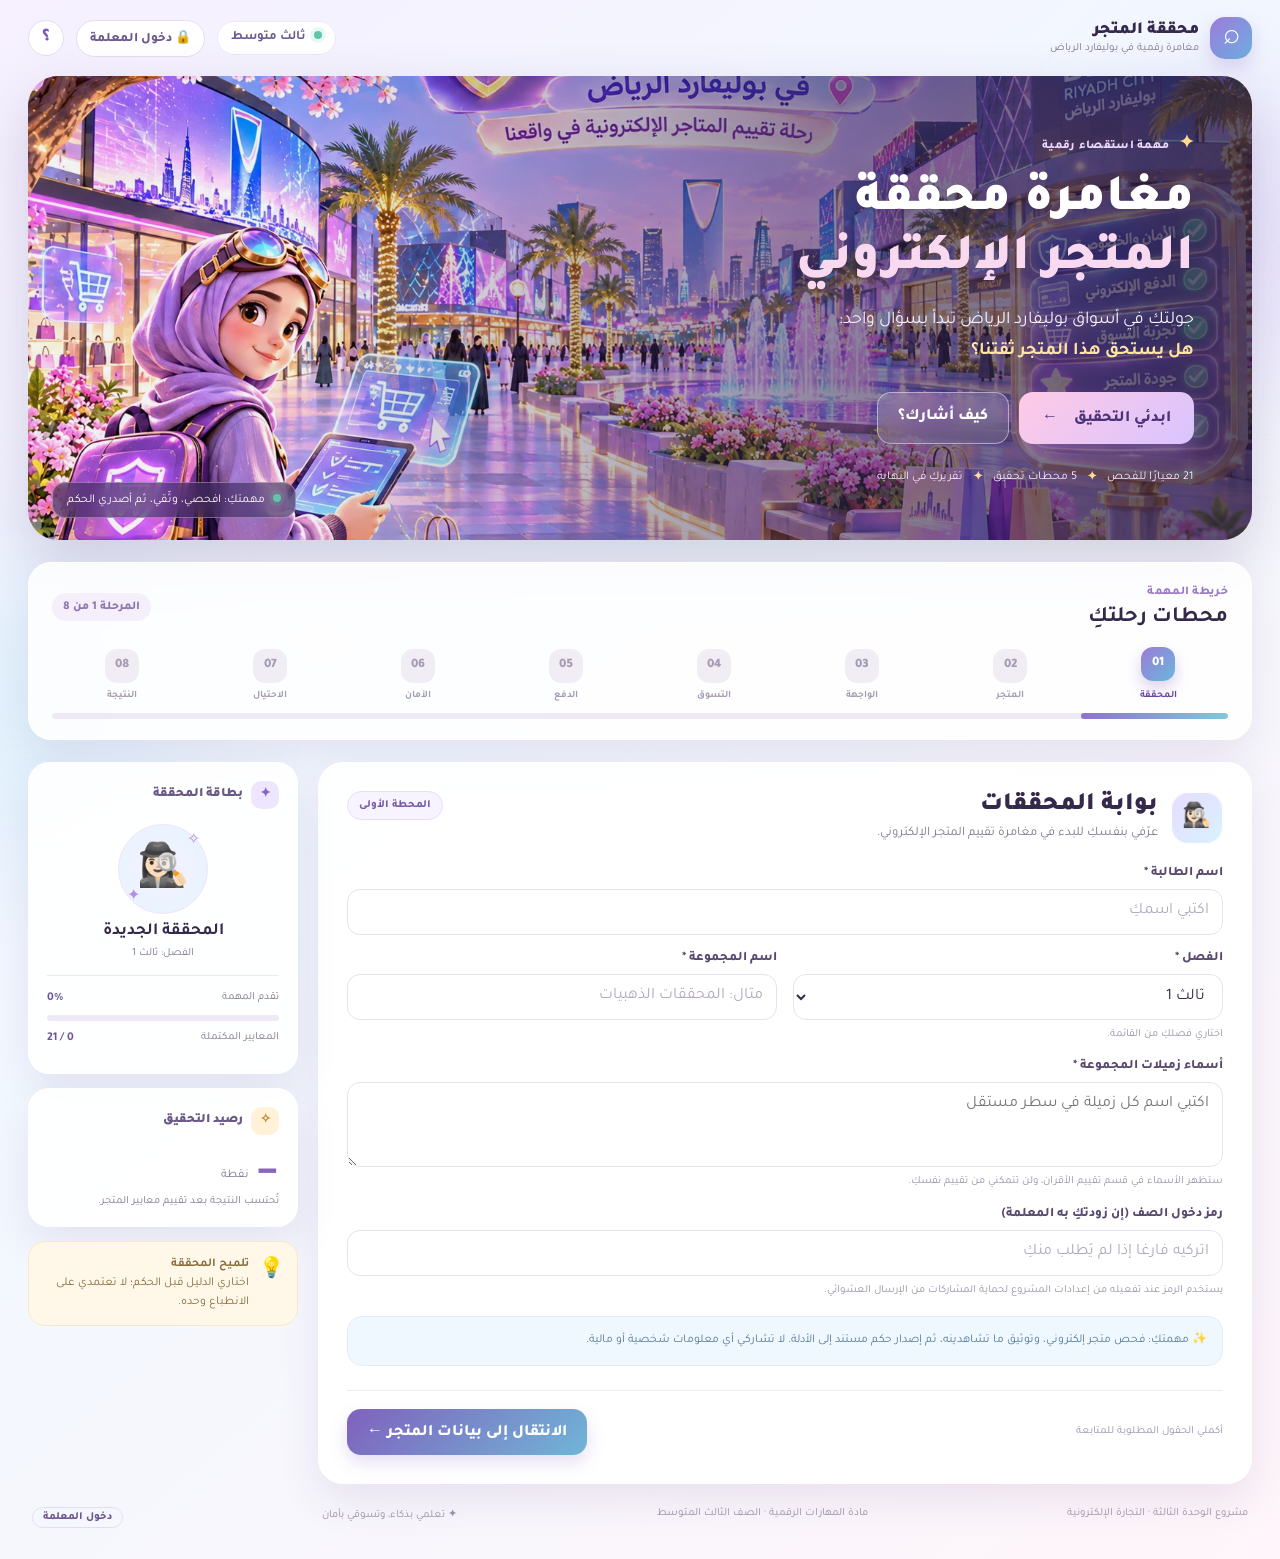
==== index.html @ 0b53926d "Add teacher login link to the main interface" ====
<!doctype html>
<html lang="ar" dir="rtl">
<head>
  <meta charset="utf-8">
  <meta name="viewport" content="width=device-width, initial-scale=1">
  <meta name="theme-color" content="#7453bd">
  <meta name="description" content="مغامرة محققة المتجر الإلكتروني - مشروع تفاعلي لمادة المهارات الرقمية للصف الثالث المتوسط">
  <title>مغامرة محققة المتجر الإلكتروني | بوليفارد الرياض</title>
  <link rel="preconnect" href="https://fonts.googleapis.com">
  <link rel="preconnect" href="https://fonts.gstatic.com" crossorigin>
  <link href="https://fonts.googleapis.com/css2?family=Tajawal:wght@400;500;600;700;800;900&display=swap" rel="stylesheet">
  <link rel="stylesheet" href="styles.css">
</head>
<body>
  <div class="ambient ambient-one"></div><div class="ambient ambient-two"></div>
  <header class="site-header">
    <a class="brand" href="#top" aria-label="الصفحة الرئيسية">
      <span class="brand-mark">⌕</span>
      <span><b>محققة المتجر</b><small>مغامرة رقمية في بوليفارد الرياض</small></span>
    </a>
    <div class="header-actions">
      <span class="class-chip"><i></i> ثالث متوسط</span>
      <a class="teacher-link" id="teacherLink" href="#" target="_blank" rel="noopener" title="لوحة إدارة النتائج (للمعلمة فقط)">🔒 دخول المعلمة</a>
      <button class="icon-button" id="helpBtn" type="button" aria-label="تعليمات">؟</button>
    </div>
  </header>

  <main id="top" class="page-shell">
    <section class="hero" id="hero">
      <div class="hero-shade"></div>
      <div class="hero-content">
        <span class="eyebrow"><span class="sparkle">✦</span> مهمة استقصاء رقمية</span>
        <h1>مغامرة محققة<br><em>المتجر الإلكتروني</em></h1>
        <p>جولتكِ في أسواق بوليفارد الرياض تبدأ بسؤال واحد:<br><strong>هل يستحق هذا المتجر ثقتنا؟</strong></p>
        <div class="hero-buttons">
          <button class="btn btn-primary btn-large" id="startBtn" type="button">ابدئي التحقيق <span>←</span></button>
          <button class="btn btn-glass" id="howBtn" type="button">كيف أشارك؟</button>
        </div>
        <div class="hero-mini-stats">
          <span>21 معيارًا للفحص</span><b>✦</b><span>5 محطات تحقيق</span><b>✦</b><span>تقريركِ في النهاية</span>
        </div>
      </div>
      <div class="hero-character-note"><span class="pulse-dot"></span> مهمتكِ: افحصي، وثّقي، ثم أصدري الحكم</div>
    </section>

    <section class="journey-strip" aria-label="مراحل الرحلة">
      <div class="journey-heading"><div><span class="section-kicker">خريطة المهمة</span><h2>محطات رحلتكِ</h2></div><span class="journey-count" id="stepCount">المرحلة 1 من 8</span></div>
      <div class="stepper" id="stepper" aria-label="تقدم الرحلة"></div>
      <div class="progress-track"><div class="progress-fill" id="progressFill"></div></div>
    </section>

    <section class="workspace" id="workspace">
      <div class="workspace-main" id="stageContent" aria-live="polite"></div>
      <aside class="side-panel">
        <div class="side-card mission-card">
          <div class="side-card-head"><span class="side-icon">✦</span><span>بطاقة المحققة</span></div>
          <div class="avatar-orbit"><div class="avatar">🕵🏻‍♀️</div><span class="orbit-star star-a">✧</span><span class="orbit-star star-b">✦</span></div>
          <h3 id="sideStudent">المحققة الجديدة</h3>
          <p id="sideClass">الفصل: لم يحدد بعد</p>
          <div class="mini-divider"></div>
          <div class="side-stat"><span>تقدم المهمة</span><b id="sideProgress">0%</b></div>
          <div class="mini-track"><span id="sideProgressFill"></span></div>
          <div class="side-stat"><span>المعايير المكتملة</span><b id="sideCriteria">0 / 21</b></div>
        </div>
        <div class="side-card score-card">
          <div class="side-card-head"><span class="side-icon gold">✧</span><span>رصيد التحقيق</span></div>
          <div class="score-number"><strong id="sideScore">—</strong><small>نقطة</small></div>
          <p>تُحتسب النتيجة بعد تقييم معايير المتجر.</p>
        </div>
        <div class="side-tip"><span>💡</span><p><b>تلميح المحققة</b><br><span id="tipText">لا تحكمي على المتجر من شكله فقط؛ ابحثي عن دليل يدعم كل ملاحظة.</span></p></div>
      </aside>
    </section>

    <footer class="site-footer"><span>مشروع الوحدة الثالثة · التجارة الإلكترونية</span><span>مادة المهارات الرقمية · الصف الثالث المتوسط</span><span>✦ تعلمي بذكاء، وتسوقي بأمان</span><a class="teacher-link teacher-link-foot" id="teacherLinkFoot" href="#" target="_blank" rel="noopener">دخول المعلمة</a></footer>
  </main>

  <div class="toast-region" id="toastRegion" aria-live="polite"></div>
  <dialog id="helpDialog" class="help-dialog">
    <button class="dialog-close" id="closeHelp" type="button" aria-label="إغلاق">×</button>
    <span class="section-kicker">دليل المشاركة</span><h2>كيف تنفذين المهمة؟</h2>
    <ol><li>سجلي اسمكِ وفصلكِ ومجموعتكِ.</li><li>أدخلي بيانات متجر إلكتروني ستفحصينه.</li><li>انتقلي بين محطات التقييم الخمس، واختاري درجة لكل معيار.</li><li>أضيفي ملاحظاتكِ عند الحاجة.</li><li>راجعي النتيجة وحددي توصيتكِ.</li><li>أرسلي المشاركة لحفظها في سجل المشروع.</li></ol>
    <div class="safety-note">تنبيه: لا تدخلي بيانات شخصية أو بنكية في أي متجر، ولا تنفذي عملية شراء حقيقية. اكتفي بفحص الصفحات العامة.</div>
    <button class="btn btn-primary" id="closeHelpBottom" type="button">فهمت، لنبدأ</button>
  </dialog>
  <script src="app.js"></script>
</body>
</html>
---- styles.css ----
:root{--ink:#35294b;--muted:#81778f;--purple:#7958bd;--purple-deep:#54388f;--pink:#e8a4cb;--blue:#79b9e8;--cyan:#7ccfcf;--gold:#e6bd69;--line:#eee8f5;--surface:#fff;--shadow:0 16px 42px rgba(75,49,113,.10);--radius:22px}
*{box-sizing:border-box}html{scroll-behavior:smooth}body{margin:0;background:linear-gradient(140deg,#f6f0ff 0%,#f2f8ff 42%,#fff5fa 100%);color:var(--ink);font-family:'Tajawal',Tahoma,Arial,sans-serif;min-height:100vh;overflow-x:hidden}button,input,select,textarea{font:inherit}button{cursor:pointer}.ambient{position:fixed;border-radius:50%;filter:blur(70px);opacity:.33;pointer-events:none;z-index:-1}.ambient-one{width:280px;height:280px;background:#d8c0fb;top:10%;right:-120px}.ambient-two{width:300px;height:300px;background:#bde9f6;bottom:4%;left:-130px}.site-header{height:76px;max-width:1440px;margin:auto;padding:0 28px;display:flex;align-items:center;justify-content:space-between}.brand{display:flex;gap:11px;align-items:center;text-decoration:none;color:var(--ink)}.brand-mark{width:42px;height:42px;border-radius:15px;background:linear-gradient(135deg,#9c7bdb,#6daee0);display:grid;place-items:center;color:white;font-size:29px;box-shadow:0 8px 18px #987bc544}.brand b{display:block;font-size:17px;font-weight:900}.brand small{display:block;color:var(--muted);font-size:11px;margin-top:1px}.header-actions{display:flex;align-items:center;gap:12px}.class-chip{background:#fff;border:1px solid var(--line);padding:8px 13px;border-radius:30px;font-weight:700;font-size:13px;color:#6b5990}.class-chip i,.pulse-dot{display:inline-block;width:8px;height:8px;border-radius:50%;background:#60c6a7;margin-left:5px;box-shadow:0 0 0 4px #60c6a722}.icon-button{width:36px;height:36px;border:1px solid #e5dcef;border-radius:50%;background:#fff;color:var(--purple);font-weight:900;font-size:17px}.page-shell{max-width:1440px;margin:auto;padding:0 28px 28px}.hero{position:relative;min-height:440px;border-radius:30px;overflow:hidden;background:#63508a url('boulevard-hero.webp') center 48%/cover no-repeat;box-shadow:0 22px 55px rgba(57,44,97,.19);isolation:isolate}.hero-shade{position:absolute;inset:0;background:linear-gradient(270deg,rgba(38,30,64,.77) 0%,rgba(57,43,88,.55) 36%,rgba(49,43,78,.05) 78%);z-index:-1}.hero-content{max-width:570px;padding:55px 58px;color:#fff}.eyebrow,.section-kicker{font-size:12px;letter-spacing:.3px;color:#ebd7ff;font-weight:800}.sparkle{color:#ffd98e;font-size:18px;margin-left:6px}.hero h1{font-size:clamp(34px,4vw,56px);line-height:1.16;margin:16px 0 14px;font-weight:900;text-shadow:0 3px 18px #25163b55}.hero h1 em{font-style:normal;color:#f9d9f0}.hero-content p{font-size:18px;line-height:1.75;color:#f7f0ff;margin:0 0 24px}.hero-content p strong{color:#ffe5a4}.hero-buttons{display:flex;gap:10px;flex-wrap:wrap}.btn{border:0;border-radius:14px;padding:12px 20px;font-weight:800;transition:.2s transform,.2s box-shadow,.2s filter}.btn:hover{transform:translateY(-2px);filter:brightness(1.03)}.btn:disabled{opacity:.45;cursor:not-allowed;transform:none;box-shadow:none}.btn-primary{background:linear-gradient(135deg,#ffcae6,#d9c4ff);color:#4d347a;box-shadow:0 9px 22px #d0a2e955}.btn-primary:hover{box-shadow:0 12px 26px #d0a2e977}.btn-large{padding:15px 23px;font-size:16px}.btn-large span{margin-right:12px}.btn-glass{background:#ffffff22;border:1px solid #ffffff73;color:#fff;backdrop-filter:blur(10px)}.hero-mini-stats{display:flex;align-items:center;gap:10px;flex-wrap:wrap;margin-top:25px;color:#f6eaff;font-size:12px}.hero-mini-stats b{color:#ffdb98}.hero-character-note{position:absolute;bottom:22px;left:24px;padding:10px 14px;background:#38275c99;border:1px solid #ffffff50;border-radius:13px;color:#fff;font-size:12px;backdrop-filter:blur(8px)}.journey-strip{background:#ffffffd9;border:1px solid #fff;border-radius:23px;margin:22px 0;padding:20px 23px;box-shadow:var(--shadow);backdrop-filter:blur(12px)}.journey-heading{display:flex;align-items:center;justify-content:space-between}.journey-heading h2{font-size:22px;margin:3px 0 0}.journey-heading .section-kicker{color:#997ac5}.journey-count{font-size:12px;font-weight:800;color:#8c77ae;background:#f4effb;padding:7px 11px;border-radius:30px}.stepper{display:grid;grid-template-columns:repeat(8,1fr);gap:8px;margin:18px 0 11px}.step-node{display:flex;flex-direction:column;align-items:center;gap:7px;min-width:0;background:none;border:0;color:#a69bb3;padding:0}.step-node .node-circle{width:34px;height:34px;border-radius:12px;background:#f0edf5;display:grid;place-items:center;font-weight:900;font-size:13px;transition:.2s}.step-node small{font-size:10px;white-space:nowrap;overflow:hidden;text-overflow:ellipsis;max-width:100%;font-weight:700}.step-node.active{color:#67469c}.step-node.active .node-circle{background:linear-gradient(135deg,#9c7bd7,#69b7dd);color:white;box-shadow:0 7px 15px #9575c655;transform:translateY(-2px)}.step-node.done{color:#4caa90}.step-node.done .node-circle{background:#ddf5ed;color:#39977d}.progress-track,.mini-track{height:6px;background:#eee9f4;border-radius:20px;overflow:hidden}.progress-fill{height:100%;width:12.5%;background:linear-gradient(90deg,#8d73cc,#80c8d9);border-radius:20px;transition:width .35s}.workspace{display:grid;grid-template-columns:minmax(0,1fr) 270px;gap:20px;align-items:start}.workspace-main{min-width:0}.stage-card{background:#ffffffed;border:1px solid #fff;border-radius:25px;padding:28px;box-shadow:var(--shadow);min-height:460px;animation:rise .35s ease both}.stage-head{display:flex;align-items:flex-start;justify-content:space-between;gap:15px;margin-bottom:21px}.stage-title-wrap{display:flex;gap:13px;align-items:center}.stage-icon{width:52px;height:52px;border-radius:17px;background:linear-gradient(135deg,#e8dcff,#d8f2ff);display:grid;place-items:center;font-size:24px;box-shadow:inset 0 0 0 1px #fff}.stage-head h2{font-size:25px;margin:0 0 3px;font-weight:900}.stage-head p{color:var(--muted);font-size:13px;margin:0;line-height:1.6}.stage-pill{border:1px solid #e8ddf6;background:#f8f4ff;color:#795ca9;border-radius:30px;padding:7px 11px;font-size:11px;font-weight:800;white-space:nowrap}.form-grid{display:grid;grid-template-columns:repeat(2,minmax(0,1fr));gap:16px}.field{display:flex;flex-direction:column;gap:7px}.field.full{grid-column:1/-1}.field label{font-weight:800;font-size:13px;color:#59496f}.field input,.field select,.field textarea,.note-input{width:100%;border:1px solid #e7e0ee;background:#fff;border-radius:13px;padding:12px 13px;color:var(--ink);outline:none;transition:border-color .2s,box-shadow .2s;min-height:46px}.field input:focus,.field select:focus,.field textarea:focus,.note-input:focus{border-color:#a78cda;box-shadow:0 0 0 3px #a78cda25}.field input::placeholder,.note-input::placeholder{color:#b2aabd}.field textarea{min-height:85px;resize:vertical}.field-help{font-size:11px;color:#9b91a7;line-height:1.5}.soft-notice{background:#f0f8ff;border:1px solid #dfedfa;color:#557a9c;border-radius:15px;padding:13px 15px;font-size:12px;line-height:1.8;margin-top:17px}.stage-actions{display:flex;align-items:center;justify-content:space-between;gap:10px;margin-top:24px;padding-top:18px;border-top:1px solid var(--line)}.btn-secondary{background:#f4f0f8;color:#755a9c;border:1px solid #ebe3f3}.btn-next{background:linear-gradient(135deg,#8061be,#70b5d7);color:white;box-shadow:0 8px 18px #8263ba33}.side-panel{display:flex;flex-direction:column;gap:14px;position:sticky;top:16px}.side-card{background:#ffffffeb;border:1px solid #fff;border-radius:21px;padding:18px;box-shadow:var(--shadow)}.side-card-head{display:flex;align-items:center;gap:8px;font-size:13px;font-weight:900;color:#6a5888}.side-icon{width:28px;height:28px;border-radius:10px;background:#eee6ff;color:#8567bf;display:grid;place-items:center}.side-icon.gold{background:#fff2d9;color:#c18c32}.avatar-orbit{width:90px;height:90px;border-radius:50%;background:radial-gradient(circle,#f8f0ff,#e3f5ff);margin:15px auto 8px;display:grid;place-items:center;position:relative;border:1px solid #eee4f9}.avatar{font-size:42px}.orbit-star{position:absolute;color:#ba8ce3}.star-a{top:4px;right:7px}.star-b{bottom:5px;left:8px}.mission-card h3{text-align:center;font-size:17px;margin:5px 0}.mission-card>p{text-align:center;color:var(--muted);font-size:11px;margin:0}.mini-divider{height:1px;background:var(--line);margin:15px 0}.side-stat{display:flex;justify-content:space-between;align-items:center;font-size:11px;color:var(--muted);margin:10px 0}.side-stat b{color:#6b5596;font-size:12px}.mini-track span{display:block;width:0;height:100%;background:linear-gradient(90deg,#80c9b4,#7db7e6);border-radius:20px;transition:width .3s}.score-number{display:flex;align-items:baseline;gap:7px;margin:16px 0 2px}.score-number strong{font-size:35px;color:#8765c2}.score-number small{font-size:12px;color:var(--muted)}.score-card p{font-size:11px;color:var(--muted);margin:0}.side-tip{display:flex;gap:10px;background:#fff8e9;border:1px solid #f6e8c8;border-radius:17px;padding:13px;color:#886c3d;font-size:12px;line-height:1.6}.side-tip>span{font-size:20px}.side-tip p{margin:0}.site-footer{display:flex;justify-content:space-between;gap:10px;flex-wrap:wrap;color:#9c91aa;font-size:11px;padding:23px 4px 3px}.axis-banner{border-radius:18px;overflow:hidden;position:relative;min-height:120px;padding:20px;color:#fff;background:linear-gradient(120deg,#634d9d,#7bb9dd);margin-bottom:18px;isolation:isolate}.axis-banner:after{content:'✦';position:absolute;font-size:125px;left:20px;top:-30px;color:#ffffff22;z-index:-1}.axis-banner small{font-size:11px;opacity:.85}.axis-banner h3{font-size:21px;margin:5px 0 2px}.axis-banner p{font-size:12px;margin:0;opacity:.9}.criteria-list{display:flex;flex-direction:column;gap:13px}.criterion-card{border:1px solid #ece6f2;border-radius:17px;padding:16px;background:linear-gradient(135deg,#fff,#fcfaff);transition:.2s}.criterion-card.selected{border-color:#c4addf;box-shadow:0 7px 20px #a68acb19}.criterion-top{display:flex;gap:10px;align-items:flex-start}.criterion-number{width:29px;height:29px;flex:0 0 29px;border-radius:10px;background:#f0eaff;color:#8062b6;display:grid;place-items:center;font-size:12px;font-weight:900}.criterion-text{font-weight:800;font-size:14px;line-height:1.7;padding-top:3px}.score-options{display:grid;grid-template-columns:repeat(4,minmax(0,1fr));gap:8px;margin-top:14px}.score-option{position:relative}.score-option input{position:absolute;opacity:0;pointer-events:none}.score-option label{display:flex;flex-direction:column;align-items:center;justify-content:center;gap:4px;padding:10px 5px;border:1px solid #eae5ef;border-radius:12px;background:#fff;cursor:pointer;min-height:60px;text-align:center;transition:.18s}.score-option label b{font-size:18px;color:#67548c}.score-option label small{font-size:10px;color:#978da3}.score-option input:checked+label{border-color:#9675c9;background:#f4edff;box-shadow:0 0 0 2px #9675c926}.score-option.good input:checked+label{background:#ebfaf3;border-color:#6ac09b}.score-option.partial input:checked+label{background:#fff8e9;border-color:#e4bf6e}.score-option.zero input:checked+label{background:#fff0f1;border-color:#e7a0a8}.note-wrap{margin-top:10px}.note-input{min-height:39px;padding:9px 11px;font-size:12px}.axis-bottom{display:flex;justify-content:space-between;gap:10px;align-items:center;margin-top:15px;color:var(--muted);font-size:11px}.axis-score{background:#f3eff9;padding:7px 10px;border-radius:10px;color:#705795;font-weight:800}.result-hero{background:linear-gradient(125deg,#57408c,#8b6dbe 55%,#8cc7df);border-radius:19px;padding:23px;color:white;display:grid;grid-template-columns:1fr auto;gap:10px;align-items:center}.result-hero h3{font-size:23px;margin:0 0 4px}.result-hero p{font-size:12px;margin:0;color:#f1eaff}.result-medal{width:80px;height:80px;border-radius:50%;display:grid;place-items:center;font-size:38px;background:radial-gradient(circle,#fff5cf,#e8bd67);box-shadow:0 0 0 7px #ffffff22,0 7px 20px #35214e55}.result-score{text-align:center;padding:24px 12px}.result-score strong{font-size:45px;color:#785bb0;display:block;line-height:1.1}.result-score span{font-size:12px;color:var(--muted)}.result-score .percent{font-size:33px;color:#c38f3f;margin-top:10px}.result-columns{display:grid;grid-template-columns:1fr 1fr;gap:14px}.result-panel{border:1px solid var(--line);border-radius:16px;padding:15px;background:#fff}.result-panel h4{margin:0 0 13px;font-size:14px}.result-axis-row{margin:12px 0}.result-axis-head{display:flex;justify-content:space-between;font-size:11px;margin-bottom:6px;color:#766b82}.result-axis-track{height:8px;background:#f0ecf4;border-radius:20px;overflow:hidden}.result-axis-track span{display:block;height:100%;border-radius:20px;background:linear-gradient(90deg,#8e72c8,#79bdd9)}.recommendations{display:grid;gap:9px}.recommendation{display:flex;align-items:flex-start;gap:9px;border:1px solid #ece6f2;padding:12px;border-radius:13px;cursor:pointer;font-size:12px;line-height:1.6}.recommendation input{accent-color:#8060bc;margin-top:4px}.recommendation:has(input:checked){border-color:#9e83cb;background:#f8f4ff}.save-panel{margin-top:18px;padding:16px;border-radius:16px;background:#f2fbf8;border:1px solid #d9f1e8}.save-panel p{font-size:12px;color:#527a6d;line-height:1.7}.save-status{font-size:12px;font-weight:800;margin-top:10px}.save-status.success{color:#31956f}.save-status.error{color:#ba5561}.save-status.pending{color:#97712d}.btn-save{background:linear-gradient(135deg,#5ab69a,#78c5c4);color:white;box-shadow:0 8px 18px #5ab69a33}.btn-print{background:#f6f1fb;color:#77589f;border:1px solid #e9def4}.toast-region{position:fixed;bottom:18px;left:18px;z-index:100;display:flex;flex-direction:column;gap:9px}.toast{background:#43335f;color:white;border-radius:13px;padding:12px 16px;box-shadow:0 12px 30px #33214a33;font-size:13px;animation:rise .22s ease}.empty-hint{font-size:11px;color:#9b91a7}.help-dialog{border:0;border-radius:22px;padding:27px;max-width:470px;width:calc(100% - 30px);box-shadow:0 25px 90px #2b1c4655;color:var(--ink)}.help-dialog::backdrop{background:#27183b88;backdrop-filter:blur(5px)}.help-dialog h2{margin:5px 0 12px}.help-dialog li{margin:10px 0;color:#655972;font-size:13px;line-height:1.7}.safety-note{background:#fff7e7;border:1px solid #f2e3bf;padding:12px;border-radius:12px;font-size:12px;line-height:1.8;margin:17px 0}.dialog-close{position:absolute;left:17px;top:15px;border:0;background:#f3eef8;border-radius:50%;width:30px;height:30px;font-size:20px;color:#73559d}@keyframes rise{from{opacity:0;transform:translateY(8px)}to{opacity:1;transform:translateY(0)}}
@media(max-width:980px){.workspace{grid-template-columns:1fr}.side-panel{position:static;display:grid;grid-template-columns:1fr 1fr}.side-tip{grid-column:1/-1}.hero{min-height:410px}.hero-content{padding:45px 38px}.stepper{gap:4px}.step-node small{font-size:9px}}
@media(max-width:640px){.site-header{padding:0 15px;height:65px}.page-shell{padding:0 13px 20px}.brand b{font-size:15px}.brand small{font-size:9px}.class-chip{font-size:11px;padding:7px 9px}.hero{min-height:470px;border-radius:22px;background-position:38% center}.hero-shade{background:linear-gradient(0deg,rgba(37,26,61,.84),rgba(50,39,78,.38) 72%,rgba(50,39,78,.05))}.hero-content{padding:205px 22px 28px}.hero h1{font-size:35px}.hero-content p{font-size:15px}.hero-character-note{left:12px;top:12px;bottom:auto;font-size:10px}.journey-strip{padding:15px 12px;margin:14px 0;border-radius:18px}.journey-heading h2{font-size:18px}.stepper{gap:2px;margin:15px 0 9px}.step-node .node-circle{width:28px;height:28px;border-radius:9px;font-size:11px}.step-node small{font-size:8px}.workspace{gap:13px}.stage-card{padding:17px 14px;border-radius:19px;min-height:400px}.stage-head h2{font-size:20px}.stage-head p{font-size:11px}.stage-icon{width:43px;height:43px;border-radius:14px}.stage-pill{font-size:9px;padding:6px 8px}.form-grid{grid-template-columns:1fr;gap:13px}.field.full{grid-column:auto}.side-panel{grid-template-columns:1fr 1fr;gap:9px}.side-card{padding:13px;border-radius:16px}.side-tip{grid-column:1/-1}.score-options{gap:5px}.score-option label{min-height:55px;padding:7px 2px}.score-option label b{font-size:16px}.score-option label small{font-size:9px}.criterion-card{padding:12px}.criterion-text{font-size:12px}.result-columns{grid-template-columns:1fr}.result-hero{padding:17px}.result-medal{width:65px;height:65px;font-size:30px}.site-footer{font-size:10px;justify-content:center;text-align:center}.stage-actions{margin-top:17px}.btn{padding:11px 14px;font-size:12px}}
@media print{body{background:#fff}.site-header,.hero,.journey-strip,.side-panel,.stage-actions,.site-footer,.btn,.toast-region{display:none!important}.page-shell{padding:0}.workspace{display:block}.stage-card{box-shadow:none;border:0;padding:0}.criterion-card{break-inside:avoid}.save-panel{display:none}}
.result-badge{display:inline-block;padding:8px 13px;border-radius:30px;font-size:12px;font-weight:900}.result-badge.good{background:#e8f8ef;color:#368663}.result-badge.warn{background:#fff5df;color:#a47a2b}.result-badge.danger{background:#fff0f0;color:#b3505d}
.peer-card{border:1px solid #ece5f3;border-radius:15px;padding:13px;margin-top:12px;background:linear-gradient(130deg,#fff,#fbf8ff)}.peer-card-title{display:flex;align-items:center;gap:9px;margin-bottom:12px}.peer-avatar{width:28px;height:28px;display:grid;place-items:center;border-radius:10px;background:#ede5fb;color:#7555aa;font-weight:900;font-size:12px}.peer-card-title b{font-size:13px}.peer-status{margin-right:auto;font-size:10px;color:#9c8da8;background:#f3eff6;border-radius:30px;padding:5px 8px}.peer-status.done{color:#348e70;background:#e8f7ef}.peer-score-row{display:grid;grid-template-columns:minmax(0,1fr) auto;gap:10px;align-items:center;padding:8px 0;border-top:1px dashed #eee7f4;font-size:11px;color:#6b5c7d}.peer-score-options{display:flex;gap:5px}.peer-score{position:relative}.peer-score input{position:absolute;opacity:0}.peer-score b{display:grid;place-items:center;width:29px;height:29px;border-radius:9px;border:1px solid #e8e0ef;background:#fff;color:#88769f;cursor:pointer}.peer-score input:checked+b,.peer-score.chosen b{background:#e9f5ff;border-color:#8bbce3;color:#3d78a8}.peer-notes{display:grid;grid-template-columns:1fr 1fr;gap:7px;margin-top:10px}.peer-notes label{font-size:10px;font-weight:800;color:#756488}.peer-notes input{min-width:0;border:1px solid #e9e2f0;border-radius:10px;padding:9px;font:inherit;font-size:11px;grid-row:auto}.rewards-heading{display:flex;align-items:center;justify-content:space-between;gap:10px}.rewards-heading h4{margin-bottom:4px}.rewards-total{width:63px;height:63px;border-radius:50%;background:radial-gradient(circle,#fff7dc,#ffe4a3);color:#9a712d;display:flex;flex-direction:column;align-items:center;justify-content:center;flex:none;box-shadow:0 0 0 5px #fff8e5}.rewards-total b{font-size:22px;line-height:1}.rewards-total small{font-size:9px}.points-breakdown{display:grid;grid-template-columns:repeat(2,1fr);gap:7px;margin:14px 0}.points-breakdown span{display:flex;justify-content:space-between;gap:6px;background:#f8f5fb;border-radius:10px;padding:9px;font-size:10px;color:#75678a}.points-breakdown b{color:#71549e}.badge-grid{display:grid;grid-template-columns:repeat(5,minmax(0,1fr));gap:8px}.badge-tile{display:flex;flex-direction:column;align-items:center;text-align:center;gap:5px;border-radius:13px;padding:11px 6px;min-width:0;border:1px solid #eee8f2;background:#f8f6fa}.badge-tile>span{font-size:25px;filter:grayscale(1);opacity:.55}.badge-tile b{font-size:10px;color:#988da2}.badge-tile small{font-size:9px;line-height:1.4;color:#a69aaa}.badge-tile.unlocked{background:linear-gradient(145deg,#fff9e7,#fff);border-color:#f0d69a;box-shadow:0 5px 14px #d8b35a1c}.badge-tile.unlocked>span{filter:none;opacity:1}.badge-tile.unlocked b{color:#986f2c}.badge-tile.unlocked small{color:#a9864a}
@media(max-width:640px){.peer-score-row{grid-template-columns:1fr}.peer-score-options{justify-content:flex-start}.peer-notes{grid-template-columns:1fr}.badge-grid{grid-template-columns:repeat(3,minmax(0,1fr))}.points-breakdown{grid-template-columns:1fr}}

.teacher-link{background:#fff;border:1px solid #e5dcef;color:#6b5990;padding:8px 13px;border-radius:30px;font-weight:800;font-size:13px;text-decoration:none;white-space:nowrap;transition:.2s}.teacher-link:hover{background:#f4edff;border-color:#c4addf}.teacher-link-foot{padding:3px 10px;font-size:11px;background:none}.teacher-link.disabled{opacity:.5;pointer-events:none}@media(max-width:560px){.header-actions{gap:7px}.teacher-link{padding:7px 10px;font-size:12px}}
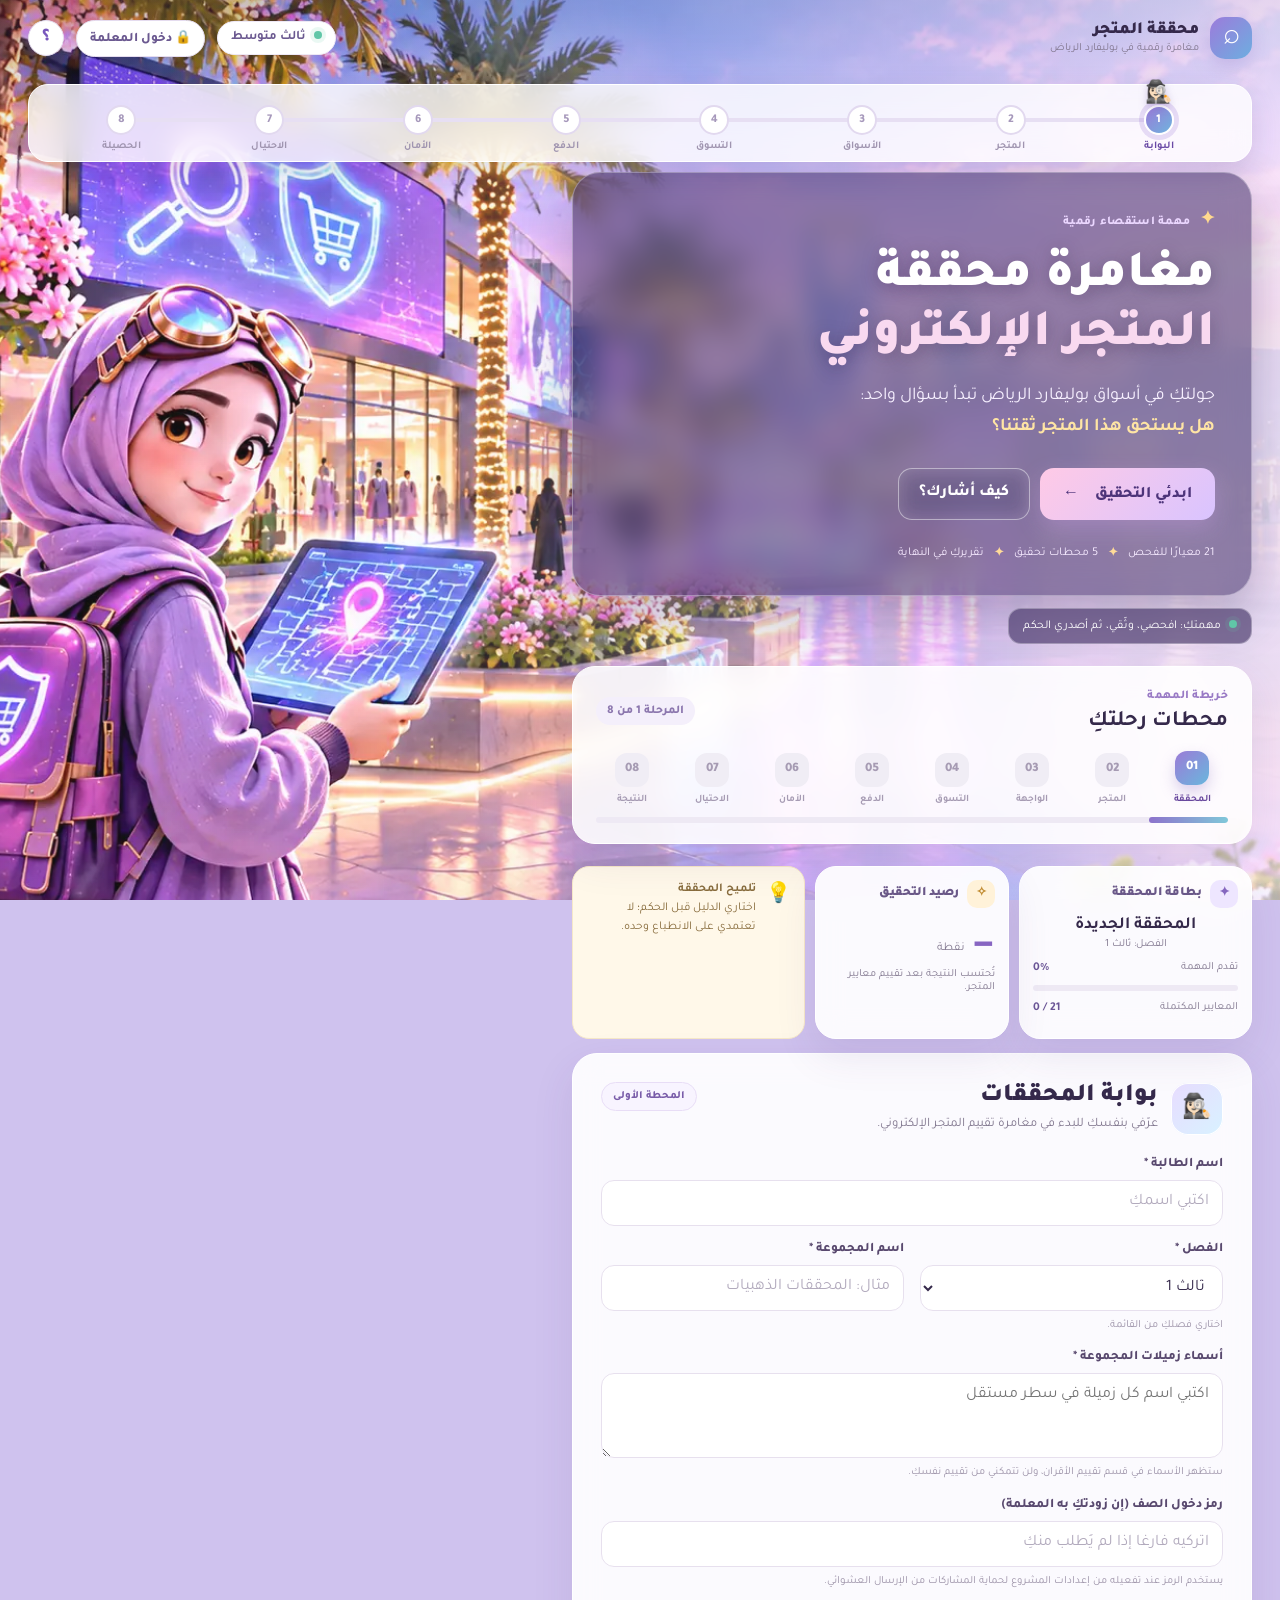
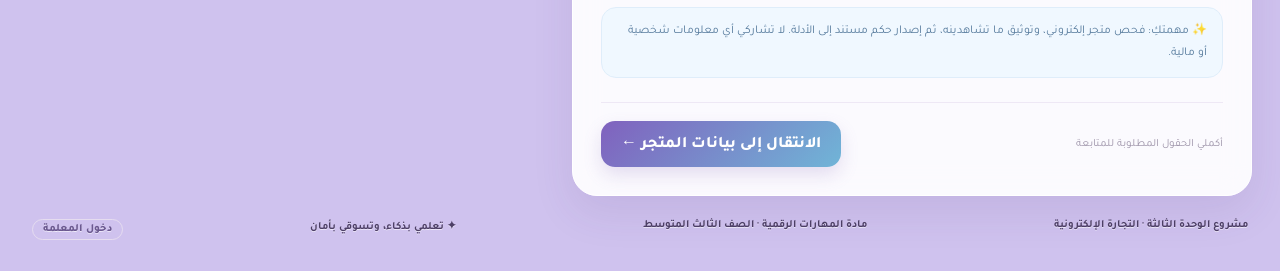
==== commit d8fdc9d0: "Stage-based boulevard tour backgrounds, route bar and axis glow" ====
--- a/index.html
+++ b/index.html
@@ -12,6 +12,16 @@
   <link rel="stylesheet" href="styles.css">
 </head>
 <body>
+  <!-- خلفية الجولة: طبقة بصرية مستقلة خلف الاستمارة، تتغير بحسب المرحلة الحالية فقط -->
+  <div class="scene" id="scene" aria-hidden="true">
+    <img class="scene-layer" id="sceneA" alt="" decoding="async">
+    <img class="scene-layer" id="sceneB" alt="" decoding="async">
+    <div class="scene-veil"></div>
+    <div class="scene-sweep" id="sceneSweep"></div>
+    <div class="scene-glow" id="sceneGlow"></div>
+  </div>
+  <div class="scene-caption" id="sceneCaption" role="status" aria-live="polite"></div>
+
   <div class="ambient ambient-one"></div><div class="ambient ambient-two"></div>
   <header class="site-header">
     <a class="brand" href="#top" aria-label="الصفحة الرئيسية">
@@ -24,6 +34,17 @@
       <button class="icon-button" id="helpBtn" type="button" aria-label="تعليمات">؟</button>
     </div>
   </header>
+
+  <nav class="tour-bar" aria-label="موقعك في جولة بوليفارد الرياض">
+    <div class="tour-inner">
+      <div class="tour-route" id="tourRoute">
+        <span class="tour-line"><span class="tour-fill"></span></span>
+        <span class="tour-pin" aria-hidden="true">🕵🏻‍♀️</span>
+        <ol class="tour-stops" id="tourStops"></ol>
+      </div>
+      <div class="tour-now" id="tourNow"></div>
+    </div>
+  </nav>
 
   <main id="top" class="page-shell">
     <section class="hero" id="hero">
--- a/styles.css
+++ b/styles.css
@@ -8,3 +8,106 @@
 @media(max-width:640px){.peer-score-row{grid-template-columns:1fr}.peer-score-options{justify-content:flex-start}.peer-notes{grid-template-columns:1fr}.badge-grid{grid-template-columns:repeat(3,minmax(0,1fr))}.points-breakdown{grid-template-columns:1fr}}
 
 .teacher-link{background:#fff;border:1px solid #e5dcef;color:#6b5990;padding:8px 13px;border-radius:30px;font-weight:800;font-size:13px;text-decoration:none;white-space:nowrap;transition:.2s}.teacher-link:hover{background:#f4edff;border-color:#c4addf}.teacher-link-foot{padding:3px 10px;font-size:11px;background:none}.teacher-link.disabled{opacity:.5;pointer-events:none}@media(max-width:560px){.header-actions{gap:7px}.teacher-link{padding:7px 10px;font-size:12px}}
+
+/* ================= جولة بوليفارد الرياض: خلفيات المراحل ================= */
+.ambient{display:none}
+body{background:#cfc2ee}
+.scene{position:fixed;inset:0;z-index:-2;overflow:hidden;background:linear-gradient(140deg,#d9c8f5,#bfdcf5 55%,#f7d3e8);pointer-events:none}
+.scene-layer{position:absolute;inset:0;width:100%;height:100%;object-fit:cover;object-position:24% 50%;opacity:0;transform:scale(1.04);transform-origin:30% 55%;backface-visibility:hidden}
+.scene-layer.front{opacity:1;animation:sceneDrift 32s ease-in-out infinite alternate}
+.scene-layer.enter-fwd,.scene-layer.enter-back{opacity:1;z-index:2}
+.scene-layer.enter-fwd{animation:sceneInFwd 1.9s cubic-bezier(.2,.7,.2,1) both}
+.scene-layer.enter-back{animation:sceneInBack 1.9s cubic-bezier(.2,.7,.2,1) both}
+.scene-layer.leave-fwd{animation:sceneOutFwd 1.9s cubic-bezier(.45,0,.75,.45) both}
+.scene-layer.leave-back{animation:sceneOutBack 1.9s cubic-bezier(.45,0,.75,.45) both}
+@keyframes sceneDrift{from{transform:scale(1.04) translate3d(0,0,0)}to{transform:scale(1.09) translate3d(-1.4%,-.6%,0)}}
+@keyframes sceneInFwd{0%{opacity:0;transform:translate3d(7%,0,0) scale(1.16)}55%{opacity:1}100%{opacity:1;transform:translate3d(0,0,0) scale(1.04)}}
+@keyframes sceneInBack{0%{opacity:0;transform:translate3d(-7%,0,0) scale(1.16)}55%{opacity:1}100%{opacity:1;transform:translate3d(0,0,0) scale(1.04)}}
+@keyframes sceneOutFwd{0%{opacity:1;transform:scale(1.05)}100%{opacity:0;transform:translate3d(-8%,0,0) scale(1.18)}}
+@keyframes sceneOutBack{0%{opacity:1;transform:scale(1.05)}100%{opacity:0;transform:translate3d(8%,0,0) scale(1.18)}}
+
+/* طبقة شفافة لوضوح النص: أكثف على الجهة اليمنى حيث تقع البطاقات */
+.scene-veil{position:absolute;inset:0;z-index:3;background:
+  linear-gradient(to left,rgba(246,240,255,.66) 0%,rgba(246,240,255,.40) 38%,rgba(246,240,255,.06) 72%),
+  linear-gradient(to bottom,rgba(42,28,78,.26) 0,rgba(42,28,78,0) 150px)}
+.scene-sweep{position:absolute;inset:-20% -40%;z-index:4;opacity:0;background:linear-gradient(100deg,transparent 40%,rgba(255,255,255,.6) 50%,transparent 60%)}
+.scene-sweep.go{animation:sceneSweep 1.7s ease-in-out}
+@keyframes sceneSweep{0%{opacity:0;transform:translateX(70%)}25%{opacity:.85}100%{opacity:0;transform:translateX(-70%)}}
+
+/* مؤثر الإضاءة عند إكمال محور */
+.scene-glow{position:absolute;inset:0;z-index:5;opacity:0;mix-blend-mode:screen;overflow:hidden;
+  background:radial-gradient(ellipse at 36% 55%,var(--glow,#ffe3a0) 0,rgba(255,255,255,0) 58%)}
+.scene-glow.burst{animation:glowBurst 1.9s ease-out}
+@keyframes glowBurst{0%{opacity:0;transform:scale(.75)}22%{opacity:.95}100%{opacity:0;transform:scale(1.4)}}
+.scene-glow i{position:absolute;font-style:normal;color:#fff;text-shadow:0 0 12px var(--glow,#ffe3a0),0 0 24px var(--glow,#ffe3a0);opacity:0;animation:sparkRise 1.9s ease-out both}
+@keyframes sparkRise{0%{opacity:0;transform:translateY(14px) scale(.4)}30%{opacity:1}100%{opacity:0;transform:translateY(-70px) scale(1.2)}}
+.stage-card.axis-glow{animation:cardGlow 1.9s ease-out}
+@keyframes cardGlow{0%{box-shadow:0 0 0 0 var(--glow,#ffd98a)}30%{box-shadow:0 0 0 6px var(--glow,#ffd98a),0 0 60px 14px var(--glow,#ffd98a)}100%{box-shadow:var(--shadow)}}
+
+/* لافتة الموقع أثناء الانتقال */
+.scene-caption{position:fixed;left:24px;bottom:84px;z-index:60;transform:translateY(16px);white-space:nowrap;display:flex;align-items:center;gap:10px;padding:10px 18px;border-radius:30px;background:rgba(48,33,86,.82);color:#fff;font-size:14px;box-shadow:0 12px 34px #2b1c4655;backdrop-filter:blur(10px);opacity:0;pointer-events:none;transition:opacity .5s,transform .5s;max-width:calc(100% - 28px)}
+.scene-caption small{opacity:.75;font-size:11px}
+.scene-caption.show{opacity:1;transform:translateY(0)}
+.side-stat b{direction:ltr;unicode-bidi:isolate}
+
+/* شريط مسار الرحلة */
+.tour-bar{position:sticky;top:0;z-index:40;max-width:1440px;margin:0 auto;padding:8px 28px 4px}
+.tour-inner{background:rgba(255,255,255,.80);backdrop-filter:blur(14px);border:1px solid #fff;border-radius:20px;padding:20px 18px 8px;box-shadow:0 10px 30px rgba(57,44,97,.16)}
+.tour-route{--p:0;position:relative}
+.tour-line{position:absolute;top:13px;inset-inline:6.25%;height:4px;border-radius:4px;background:#e7dff3;overflow:hidden}
+.tour-fill{display:block;height:100%;width:calc(var(--p)*100%);background:linear-gradient(90deg,#8d73cc,#78c4d9);border-radius:4px;transition:width 1.5s cubic-bezier(.5,0,.2,1)}
+.tour-pin{position:absolute;top:-20px;width:30px;margin-inline-start:-15px;text-align:center;font-size:22px;line-height:1;inset-inline-start:calc(6.25% + var(--p)*87.5%);transition:inset-inline-start 1.5s cubic-bezier(.5,0,.2,1);filter:drop-shadow(0 3px 4px #5b3f9a44);z-index:2}
+.tour-stops{list-style:none;margin:0;padding:0;display:grid;grid-template-columns:repeat(8,1fr)}
+.tour-stop{display:flex;flex-direction:column;align-items:center;gap:5px;min-width:0}
+.tour-stop small{font-size:10.5px;font-weight:700;color:#a095b0;white-space:nowrap}
+.tour-dot{width:30px;height:30px;border-radius:50%;border:2px solid #e2d9ef;background:#fff;color:#a698bb;font-weight:800;font-size:12px;display:grid;place-items:center;padding:0;position:relative;z-index:1;transition:.3s}
+.tour-dot:not(:disabled){cursor:pointer}
+.tour-stop.done .tour-dot{background:#dff6ed;border-color:#7ccdb0;color:#2f967a}
+.tour-stop.done small{color:#4aa98c}
+.tour-stop.active .tour-dot{background:linear-gradient(135deg,#9a79d8,#6fb4de);border-color:#fff;color:#fff;box-shadow:0 0 0 5px #9a79d83a;animation:dotPulse 2.2s ease-in-out infinite}
+.tour-stop.active small{color:#6a4aa5}
+.tour-stop.just-done .tour-dot{animation:dotFlash 1.6s ease-out}
+@keyframes dotPulse{50%{box-shadow:0 0 0 9px #9a79d814}}
+@keyframes dotFlash{0%{box-shadow:0 0 0 0 #ffd98a}40%{box-shadow:0 0 0 9px #ffd98a,0 0 24px 8px #ffe9b0}100%{box-shadow:none}}
+.tour-now{display:none;justify-content:space-between;align-items:center;font-size:12px;color:#6a4aa5;padding:8px 2px 2px}
+.tour-now span{color:#8b7fa0}
+
+/* البطاقات في الجهة اليمنى (الجانب الهادئ من الصور) */
+.hero{background:none;box-shadow:none;min-height:0;overflow:visible;isolation:auto;display:flex;flex-direction:column;align-items:flex-start;width:min(680px,100%);margin-inline-end:auto;padding-top:6px}
+.hero-shade{display:none}
+.hero-content{max-width:none;width:100%;padding:34px 36px;border-radius:28px;background:rgba(52,36,94,.52);backdrop-filter:blur(14px);border:1px solid #ffffff55;box-shadow:0 20px 50px rgba(41,28,77,.28)}
+.hero-character-note{position:static;margin-top:12px}
+.journey-strip{width:min(680px,100%);margin-inline-end:auto;background:rgba(255,255,255,.88);backdrop-filter:blur(12px)}
+.stage-card,.side-card{background:rgba(255,255,255,.92);backdrop-filter:blur(14px)}
+.site-footer{color:#4d3f66;font-weight:600;text-shadow:0 1px 0 #ffffff88}
+@media (min-width:1025px){
+  .workspace{display:flex;flex-direction:column;gap:14px;width:min(680px,100%);margin-inline-end:auto}
+  .side-panel{order:-1;position:static;display:grid;grid-template-columns:1.2fr 1fr 1.2fr;gap:10px}
+  .side-panel .avatar-orbit,.side-panel .mini-divider{display:none}
+  .side-card{padding:13px}
+  .mission-card h3{margin:8px 0 2px}
+}
+@media (max-width:1024px){
+  .workspace{grid-template-columns:1fr}
+  .side-panel{position:static}
+}
+@media (max-width:820px){
+  .scene-layer{object-position:18% 50%}
+  .scene-veil{background:linear-gradient(rgba(246,240,255,.52),rgba(246,240,255,.40))}
+  .tour-bar{padding:6px 12px 2px}
+  .tour-inner{padding:18px 10px 6px}
+  .tour-stop small{display:none}
+  .tour-dot{width:26px;height:26px;font-size:11px}
+  .tour-line{top:11px}
+  .tour-now{display:flex}
+  .page-shell{padding:0 14px 22px}
+  .hero-content{padding:24px 20px}
+  .scene-caption{left:12px;bottom:76px;font-size:13px;padding:8px 14px}
+}
+@media (prefers-reduced-motion:reduce){
+  .scene-layer{transition:opacity .6s}
+  .scene-layer.front,.scene-layer.enter-fwd,.scene-layer.enter-back,.scene-layer.leave-fwd,.scene-layer.leave-back,.scene-sweep.go,.scene-glow.burst,.tour-stop.active .tour-dot{animation:none}
+  .scene-layer.leave-fwd,.scene-layer.leave-back{opacity:0}
+  .tour-pin,.tour-fill{transition:none}
+}
+@media print{.scene,.scene-caption,.tour-bar{display:none!important}body{background:#fff}}
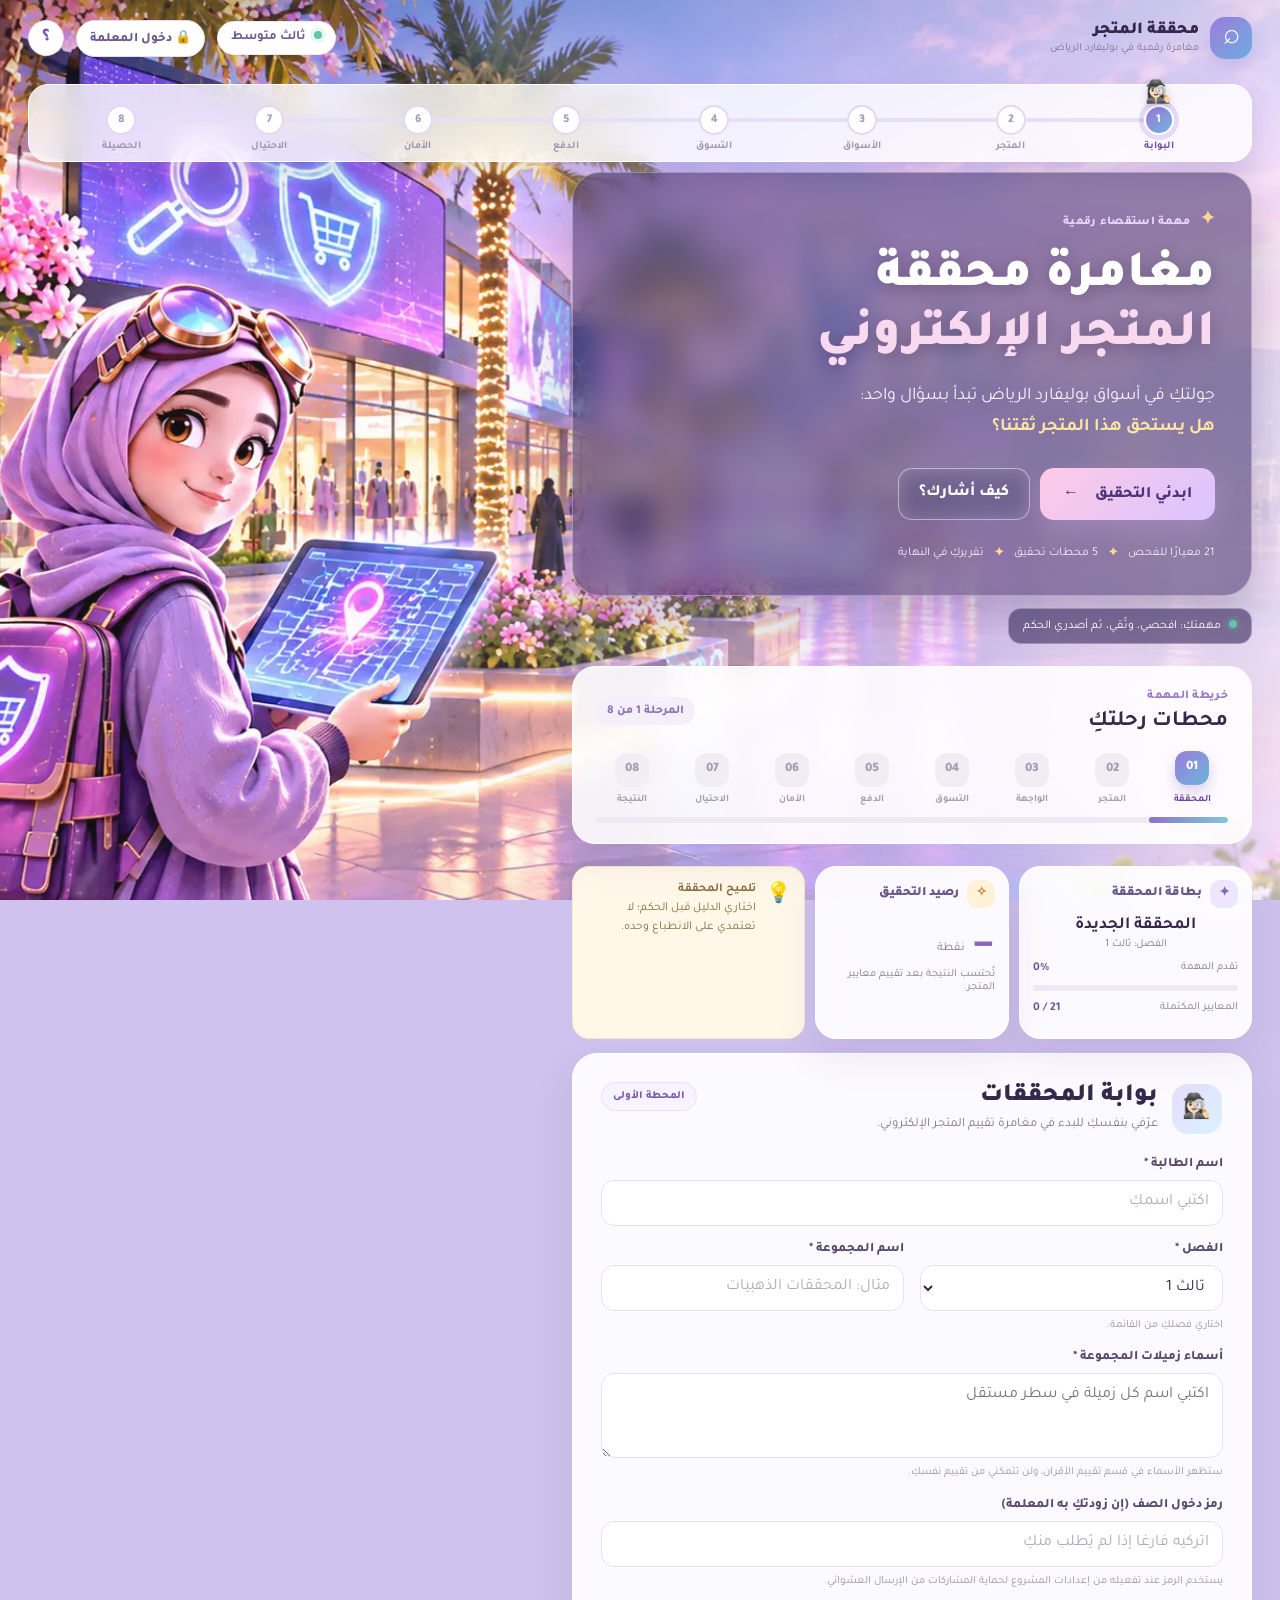
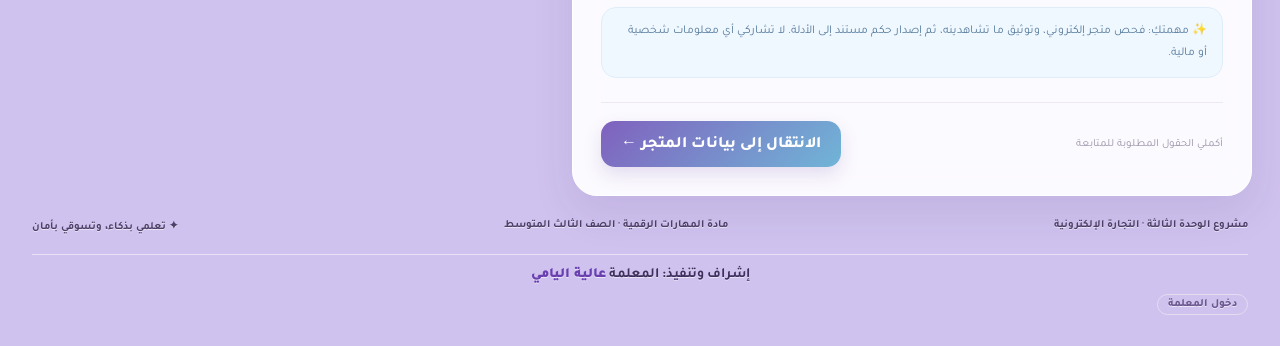
==== commit a470ec22: "Static teacher dashboard page, teacher credit in footer" ====
--- a/index.html
+++ b/index.html
@@ -92,7 +92,7 @@
       </aside>
     </section>
 
-    <footer class="site-footer"><span>مشروع الوحدة الثالثة · التجارة الإلكترونية</span><span>مادة المهارات الرقمية · الصف الثالث المتوسط</span><span>✦ تعلمي بذكاء، وتسوقي بأمان</span><a class="teacher-link teacher-link-foot" id="teacherLinkFoot" href="#" target="_blank" rel="noopener">دخول المعلمة</a></footer>
+    <footer class="site-footer"><span>مشروع الوحدة الثالثة · التجارة الإلكترونية</span><span>مادة المهارات الرقمية · الصف الثالث المتوسط</span><span>✦ تعلمي بذكاء، وتسوقي بأمان</span><span class="teacher-credit">إشراف وتنفيذ: المعلمة <b>عالية اليامي</b></span><a class="teacher-link teacher-link-foot" id="teacherLinkFoot" href="#" target="_blank" rel="noopener">دخول المعلمة</a></footer>
   </main>
 
   <div class="toast-region" id="toastRegion" aria-live="polite"></div>
--- a/styles.css
+++ b/styles.css
@@ -111,3 +111,5 @@
   .tour-pin,.tour-fill{transition:none}
 }
 @media print{.scene,.scene-caption,.tour-bar{display:none!important}body{background:#fff}}
+
+.teacher-credit{flex-basis:100%;text-align:center;margin-top:10px;padding-top:12px;border-top:1px solid #ffffff88;font-size:14px;color:#3f2f5c}.teacher-credit b{color:#6a3fb0;font-weight:900}
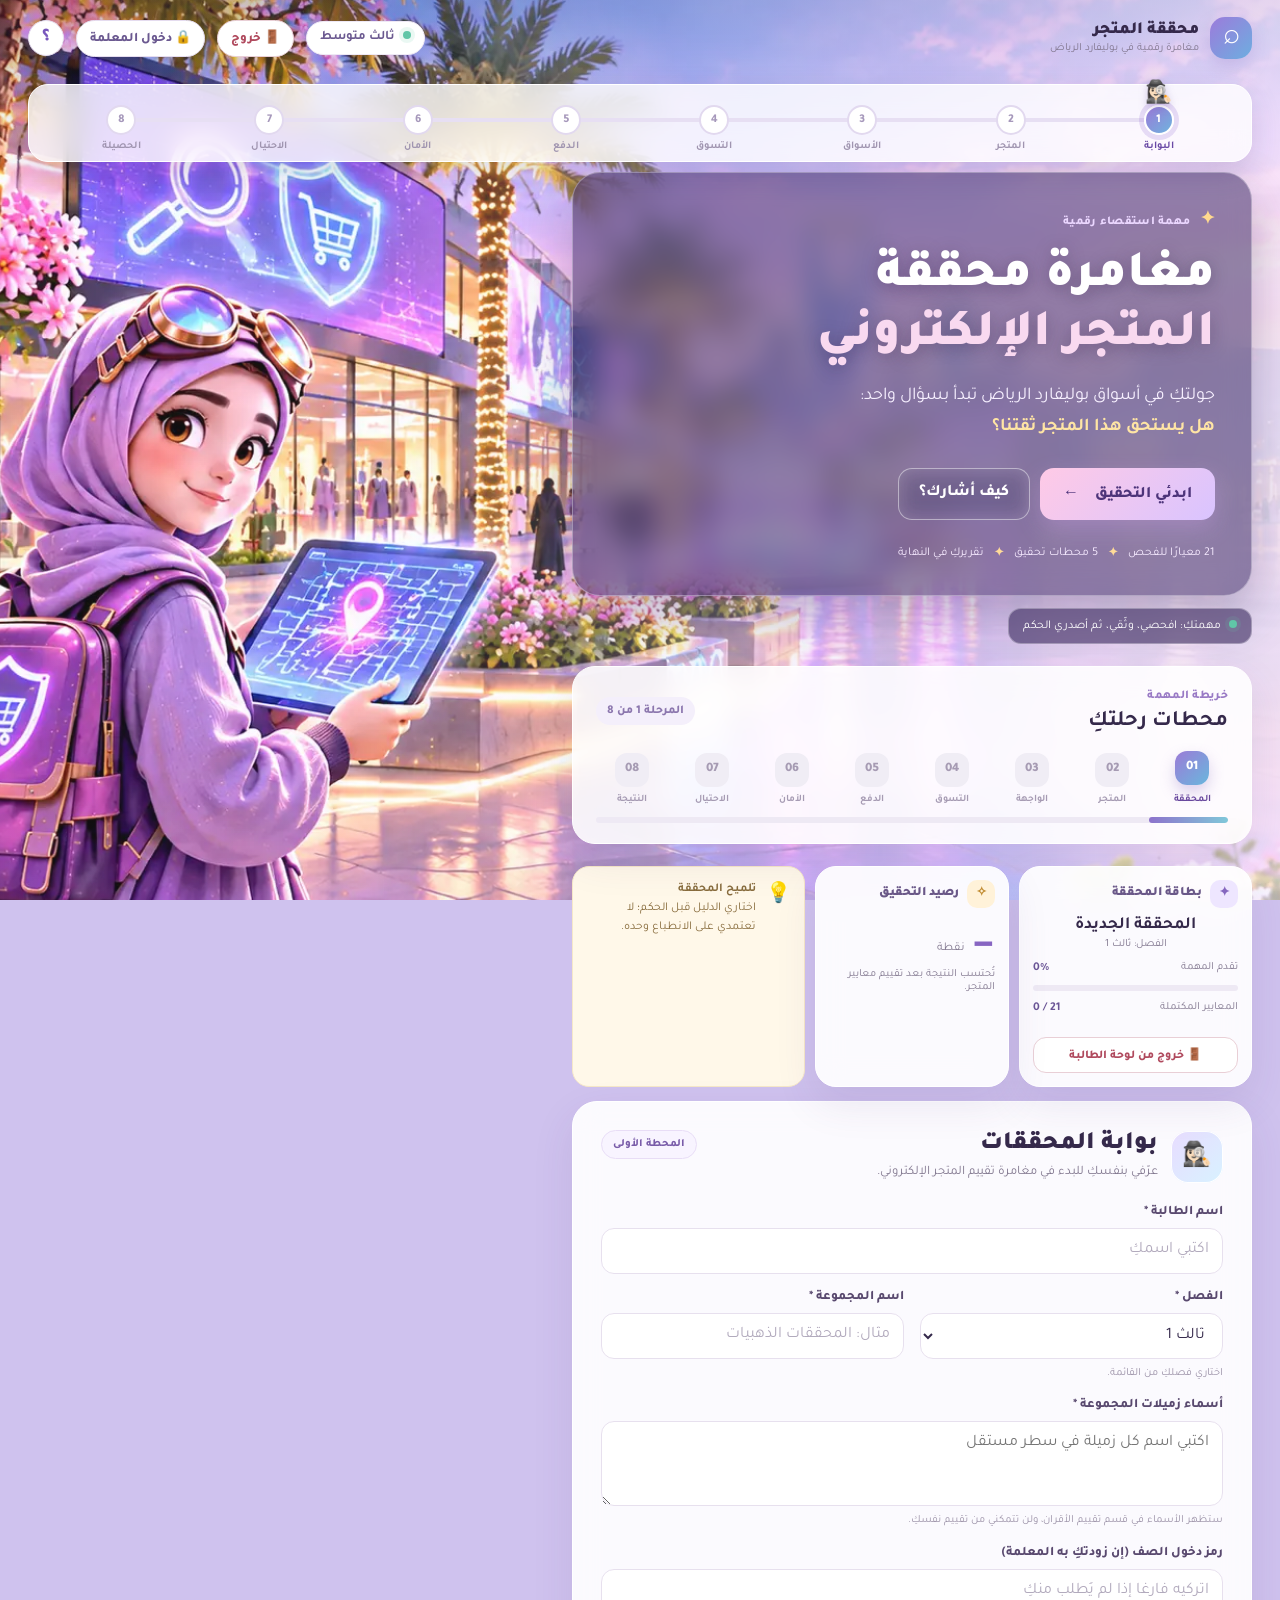
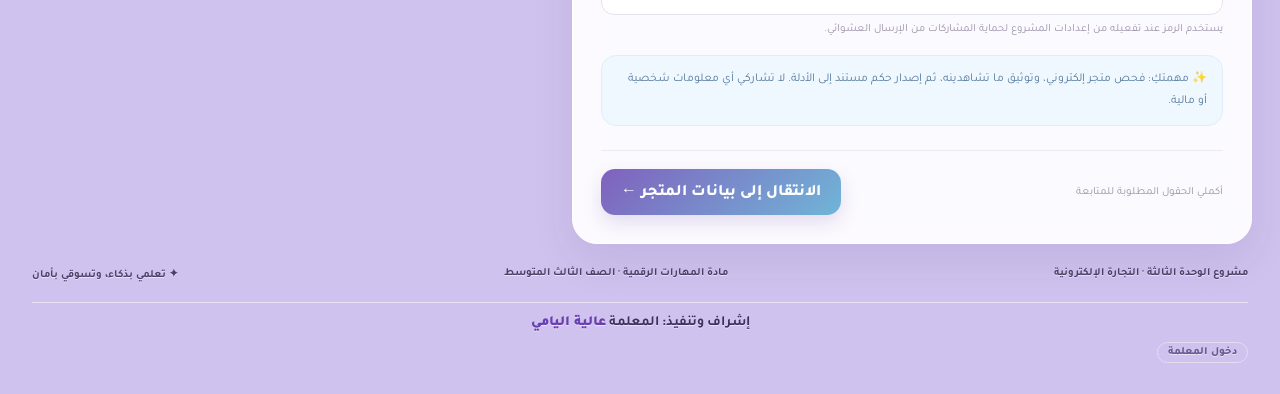
==== commit 3c30ddd6: "Add student exit option to the student panel" ====
--- a/index.html
+++ b/index.html
@@ -30,6 +30,7 @@
     </a>
     <div class="header-actions">
       <span class="class-chip"><i></i> ثالث متوسط</span>
+      <button class="exit-btn exit-head" id="exitBtnTop" type="button" title="الخروج من لوحة الطالبة">🚪 خروج</button>
       <a class="teacher-link" id="teacherLink" href="#" target="_blank" rel="noopener" title="لوحة إدارة النتائج (للمعلمة فقط)">🔒 دخول المعلمة</a>
       <button class="icon-button" id="helpBtn" type="button" aria-label="تعليمات">؟</button>
     </div>
@@ -82,6 +83,7 @@
           <div class="side-stat"><span>تقدم المهمة</span><b id="sideProgress">0%</b></div>
           <div class="mini-track"><span id="sideProgressFill"></span></div>
           <div class="side-stat"><span>المعايير المكتملة</span><b id="sideCriteria">0 / 21</b></div>
+          <button class="exit-btn exit-side" id="exitBtnSide" type="button">🚪 خروج من لوحة الطالبة</button>
         </div>
         <div class="side-card score-card">
           <div class="side-card-head"><span class="side-icon gold">✧</span><span>رصيد التحقيق</span></div>
@@ -103,6 +105,11 @@
     <div class="safety-note">تنبيه: لا تدخلي بيانات شخصية أو بنكية في أي متجر، ولا تنفذي عملية شراء حقيقية. اكتفي بفحص الصفحات العامة.</div>
     <button class="btn btn-primary" id="closeHelpBottom" type="button">فهمت، لنبدأ</button>
   </dialog>
+  <dialog id="exitDialog" class="help-dialog exit-dialog">
+    <span class="section-kicker">الخروج من لوحة الطالبة</span><h2>هل تريدين الخروج؟</h2>
+    <p id="exitMsg" class="exit-msg"></p>
+    <div class="exit-actions"><button class="btn btn-secondary" id="exitStay" type="button">البقاء في المهمة</button><button class="btn btn-exit" id="exitConfirm" type="button">نعم، خروج</button></div>
+  </dialog>
   <script src="app.js"></script>
 </body>
 </html>
--- a/styles.css
+++ b/styles.css
@@ -113,3 +113,13 @@
 @media print{.scene,.scene-caption,.tour-bar{display:none!important}body{background:#fff}}
 
 .teacher-credit{flex-basis:100%;text-align:center;margin-top:10px;padding-top:12px;border-top:1px solid #ffffff88;font-size:14px;color:#3f2f5c}.teacher-credit b{color:#6a3fb0;font-weight:900}
+
+.exit-btn{border:1px solid #e9cfd6;background:#fff;color:#b04a5e;border-radius:30px;padding:8px 13px;font-weight:800;font-size:13px;white-space:nowrap;transition:.2s}
+.exit-btn:hover{background:#fff0f2;border-color:#e3a3b1}
+.exit-side{width:100%;margin-top:12px;border-radius:13px;font-size:12px;padding:9px 10px}
+.exit-dialog{max-width:420px}
+.exit-msg{color:#655972;font-size:13px;line-height:1.9;margin:0 0 16px}
+.exit-actions{display:flex;gap:10px;justify-content:flex-end;flex-wrap:wrap}
+.btn-exit{background:linear-gradient(135deg,#d96a80,#e79a8c);color:#fff;box-shadow:0 8px 18px #d96a8033}
+@media(max-width:700px){.exit-head{display:none}}
+@media print{.exit-btn{display:none!important}}
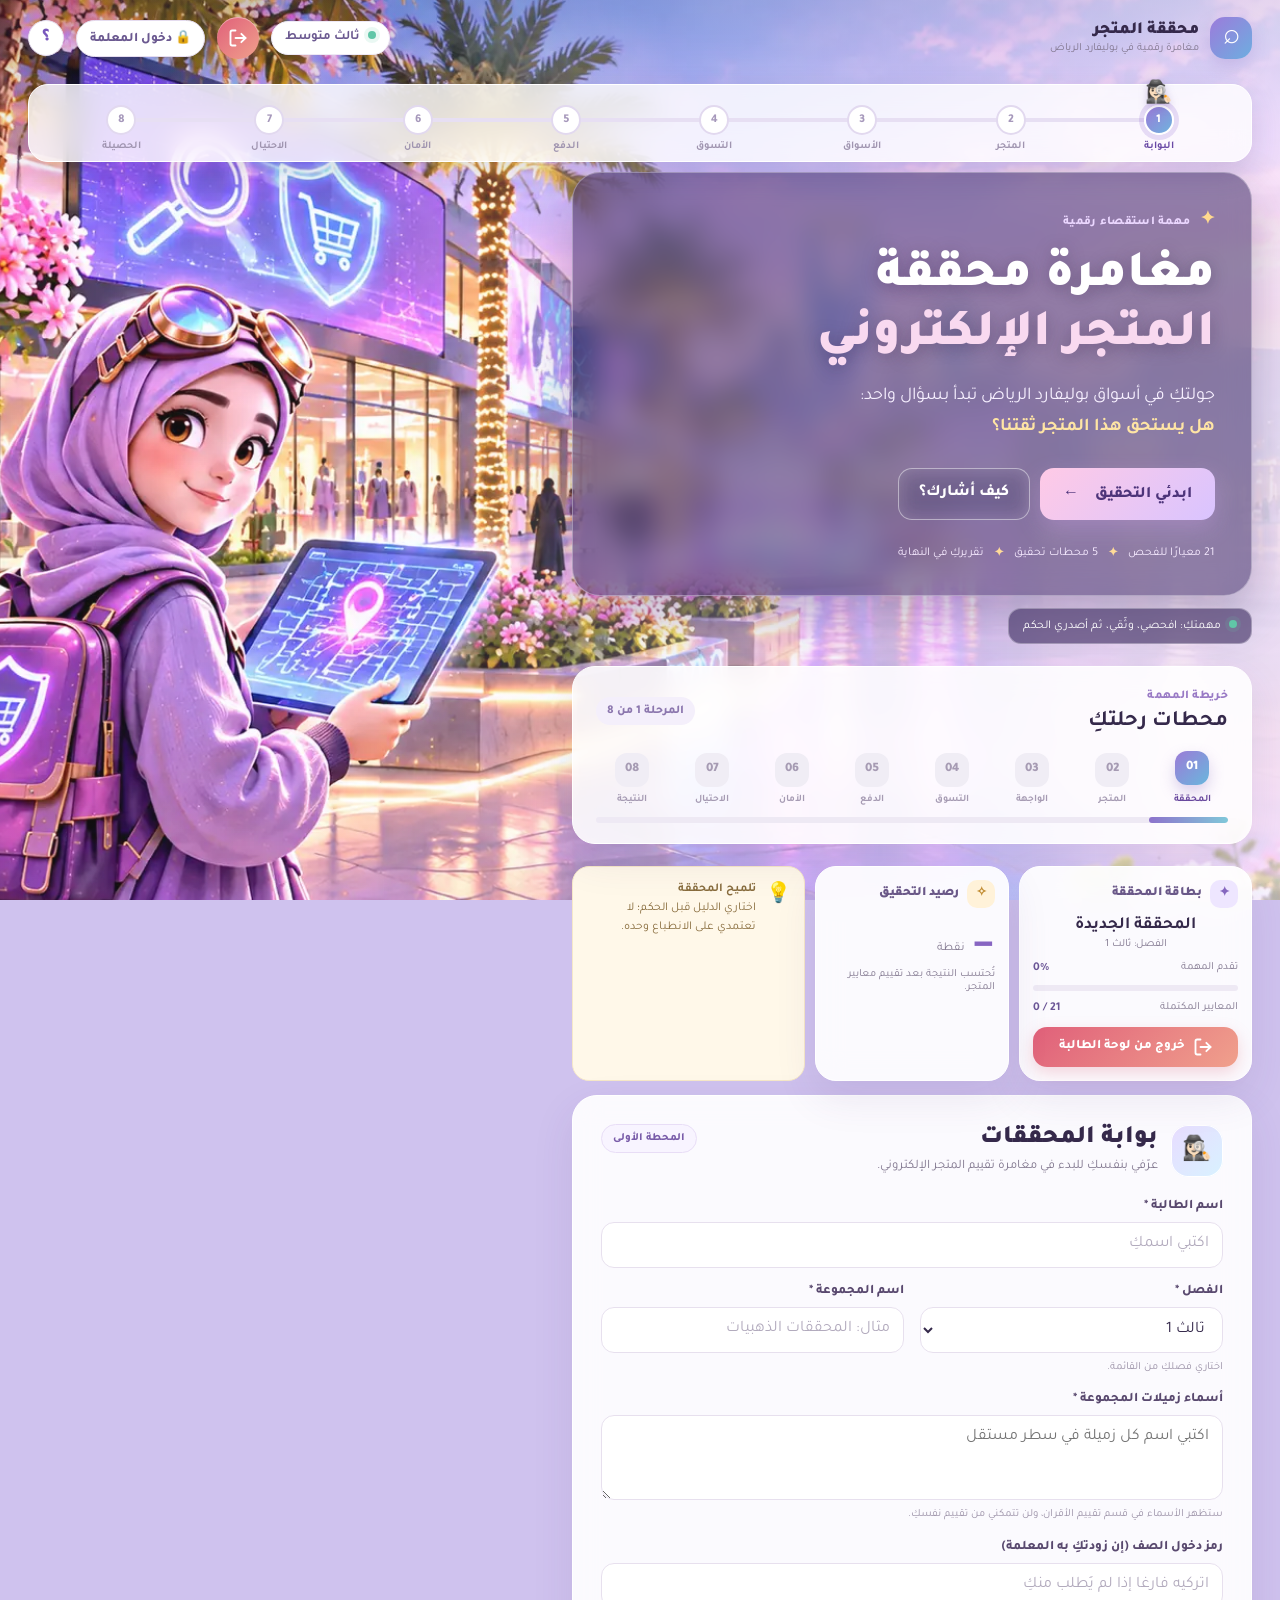
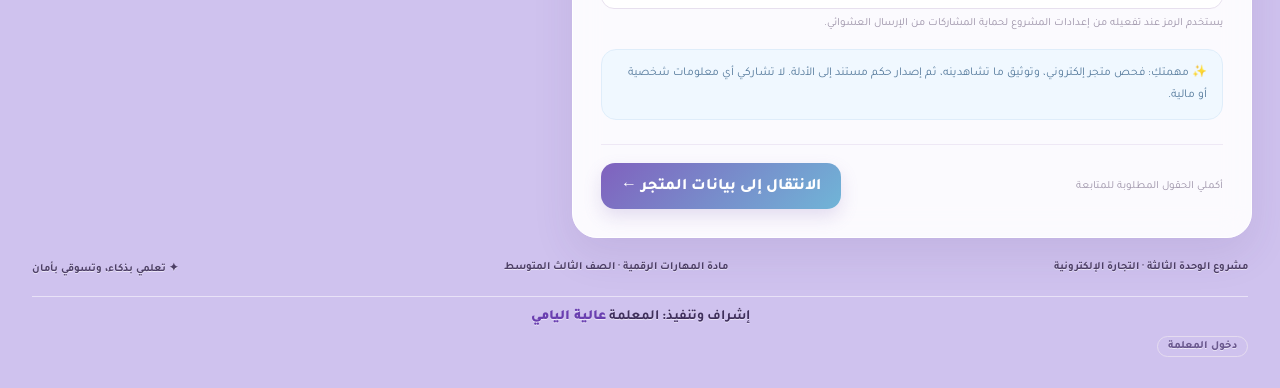
==== commit 528269c2: "زر خروج بأيقونة جذابة وإصلاح ظهوره على الجوال" ====
--- a/index.html
+++ b/index.html
@@ -30,7 +30,7 @@
     </a>
     <div class="header-actions">
       <span class="class-chip"><i></i> ثالث متوسط</span>
-      <button class="exit-btn exit-head" id="exitBtnTop" type="button" title="الخروج من لوحة الطالبة">🚪 خروج</button>
+      <button class="exit-icon js-exit" id="exitBtnTop" type="button" title="خروج من لوحة الطالبة" aria-label="خروج من لوحة الطالبة"><svg viewBox="0 0 24 24" width="20" height="20" fill="none" stroke="currentColor" stroke-width="2.2" stroke-linecap="round" stroke-linejoin="round" aria-hidden="true"><path d="M9 21H5a2 2 0 0 1-2-2V5a2 2 0 0 1 2-2h4"/><path d="M16 17l5-5-5-5"/><path d="M21 12H9"/></svg></button>
       <a class="teacher-link" id="teacherLink" href="#" target="_blank" rel="noopener" title="لوحة إدارة النتائج (للمعلمة فقط)">🔒 دخول المعلمة</a>
       <button class="icon-button" id="helpBtn" type="button" aria-label="تعليمات">؟</button>
     </div>
@@ -83,7 +83,7 @@
           <div class="side-stat"><span>تقدم المهمة</span><b id="sideProgress">0%</b></div>
           <div class="mini-track"><span id="sideProgressFill"></span></div>
           <div class="side-stat"><span>المعايير المكتملة</span><b id="sideCriteria">0 / 21</b></div>
-          <button class="exit-btn exit-side" id="exitBtnSide" type="button">🚪 خروج من لوحة الطالبة</button>
+          <button class="exit-pill js-exit" id="exitBtnSide" type="button"><svg viewBox="0 0 24 24" width="20" height="20" fill="none" stroke="currentColor" stroke-width="2.2" stroke-linecap="round" stroke-linejoin="round" aria-hidden="true"><path d="M9 21H5a2 2 0 0 1-2-2V5a2 2 0 0 1 2-2h4"/><path d="M16 17l5-5-5-5"/><path d="M21 12H9"/></svg><span>خروج من لوحة الطالبة</span></button>
         </div>
         <div class="side-card score-card">
           <div class="side-card-head"><span class="side-icon gold">✧</span><span>رصيد التحقيق</span></div>
--- a/styles.css
+++ b/styles.css
@@ -121,5 +121,14 @@
 .exit-msg{color:#655972;font-size:13px;line-height:1.9;margin:0 0 16px}
 .exit-actions{display:flex;gap:10px;justify-content:flex-end;flex-wrap:wrap}
 .btn-exit{background:linear-gradient(135deg,#d96a80,#e79a8c);color:#fff;box-shadow:0 8px 18px #d96a8033}
-@media(max-width:700px){.exit-head{display:none}}
-@media print{.exit-btn{display:none!important}}
+@media print{.js-exit,.copy-icon{display:none!important}}
+
+.exit-icon{display:inline-flex;align-items:center;justify-content:center;gap:7px;width:42px;height:42px;border:0;border-radius:50%;cursor:pointer;color:#fff;background:linear-gradient(135deg,#e0607a,#f0a08c);box-shadow:0 6px 16px #d96a8055,inset 0 1px 0 #fff6;transition:transform .2s,box-shadow .2s;font-family:inherit;font-weight:800;font-size:14px}
+.exit-icon:hover,.exit-icon:focus-visible{transform:translateY(-2px) scale(1.06);box-shadow:0 10px 22px #d96a8077;outline:0}
+.exit-icon:active{transform:scale(.94)}
+.exit-icon svg{flex:none}
+.exit-icon-lg{width:auto;height:46px;border-radius:30px;padding:0 20px}
+.exit-pill{display:flex;align-items:center;justify-content:center;gap:8px;width:100%;margin-top:12px;padding:10px;border:0;border-radius:14px;cursor:pointer;font-family:inherit;font-weight:800;font-size:13px;color:#fff;background:linear-gradient(135deg,#e0607a,#f0a08c);box-shadow:0 6px 16px #d96a8044;transition:transform .2s}
+.exit-pill:hover{transform:translateY(-2px)}
+.copy-icon{width:46px;height:46px;border-radius:50%;border:1px solid #e3d9f2;background:#fff;font-size:18px;cursor:pointer;transition:transform .2s}
+.copy-icon:hover{transform:translateY(-2px)}
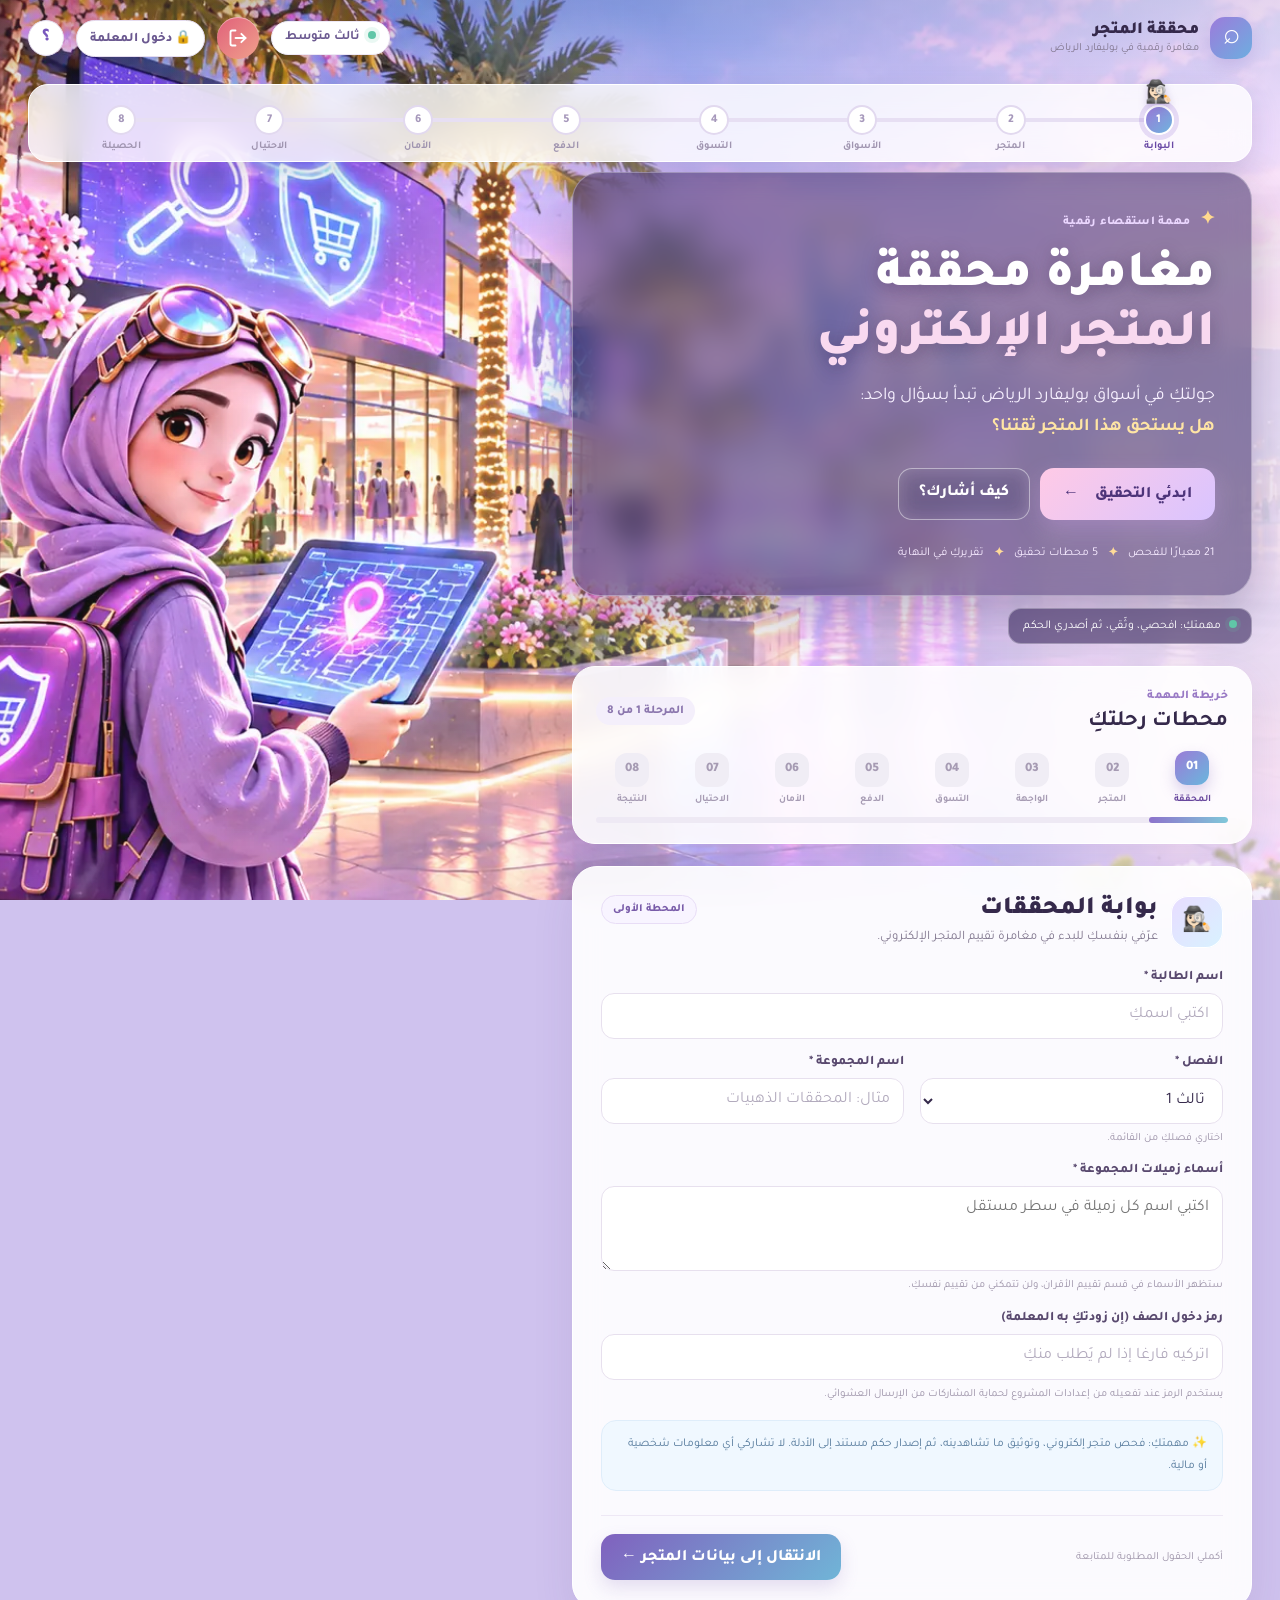
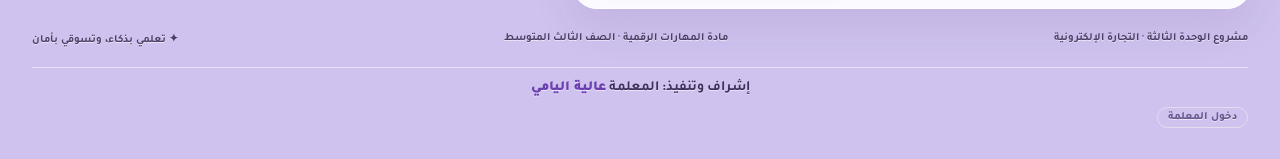
==== commit cdb271d0: "إصلاح تأكيد الحفظ: طلب مجهول + بديل قابل للقراءة + كسر الكاش" ====
--- a/index.html
+++ b/index.html
@@ -9,7 +9,7 @@
   <link rel="preconnect" href="https://fonts.googleapis.com">
   <link rel="preconnect" href="https://fonts.gstatic.com" crossorigin>
   <link href="https://fonts.googleapis.com/css2?family=Tajawal:wght@400;500;600;700;800;900&display=swap" rel="stylesheet">
-  <link rel="stylesheet" href="styles.css">
+  <link rel="stylesheet" href="styles.css?v=20261101">
 </head>
 <body>
   <!-- خلفية الجولة: طبقة بصرية مستقلة خلف الاستمارة، تتغير بحسب المرحلة الحالية فقط -->
@@ -110,6 +110,6 @@
     <p id="exitMsg" class="exit-msg"></p>
     <div class="exit-actions"><button class="btn btn-secondary" id="exitStay" type="button">البقاء في المهمة</button><button class="btn btn-exit" id="exitConfirm" type="button">نعم، خروج</button></div>
   </dialog>
-  <script src="app.js"></script>
+  <script src="app.js?v=20261101"></script>
 </body>
 </html>
--- a/styles.css
+++ b/styles.css
@@ -132,3 +132,6 @@
 .exit-pill:hover{transform:translateY(-2px)}
 .copy-icon{width:46px;height:46px;border-radius:50%;border:1px solid #e3d9f2;background:#fff;font-size:18px;cursor:pointer;transition:transform .2s}
 .copy-icon:hover{transform:translateY(-2px)}
+
+.workspace.no-side .side-panel{display:none!important}
+.workspace.no-side{grid-template-columns:minmax(0,1fr)}
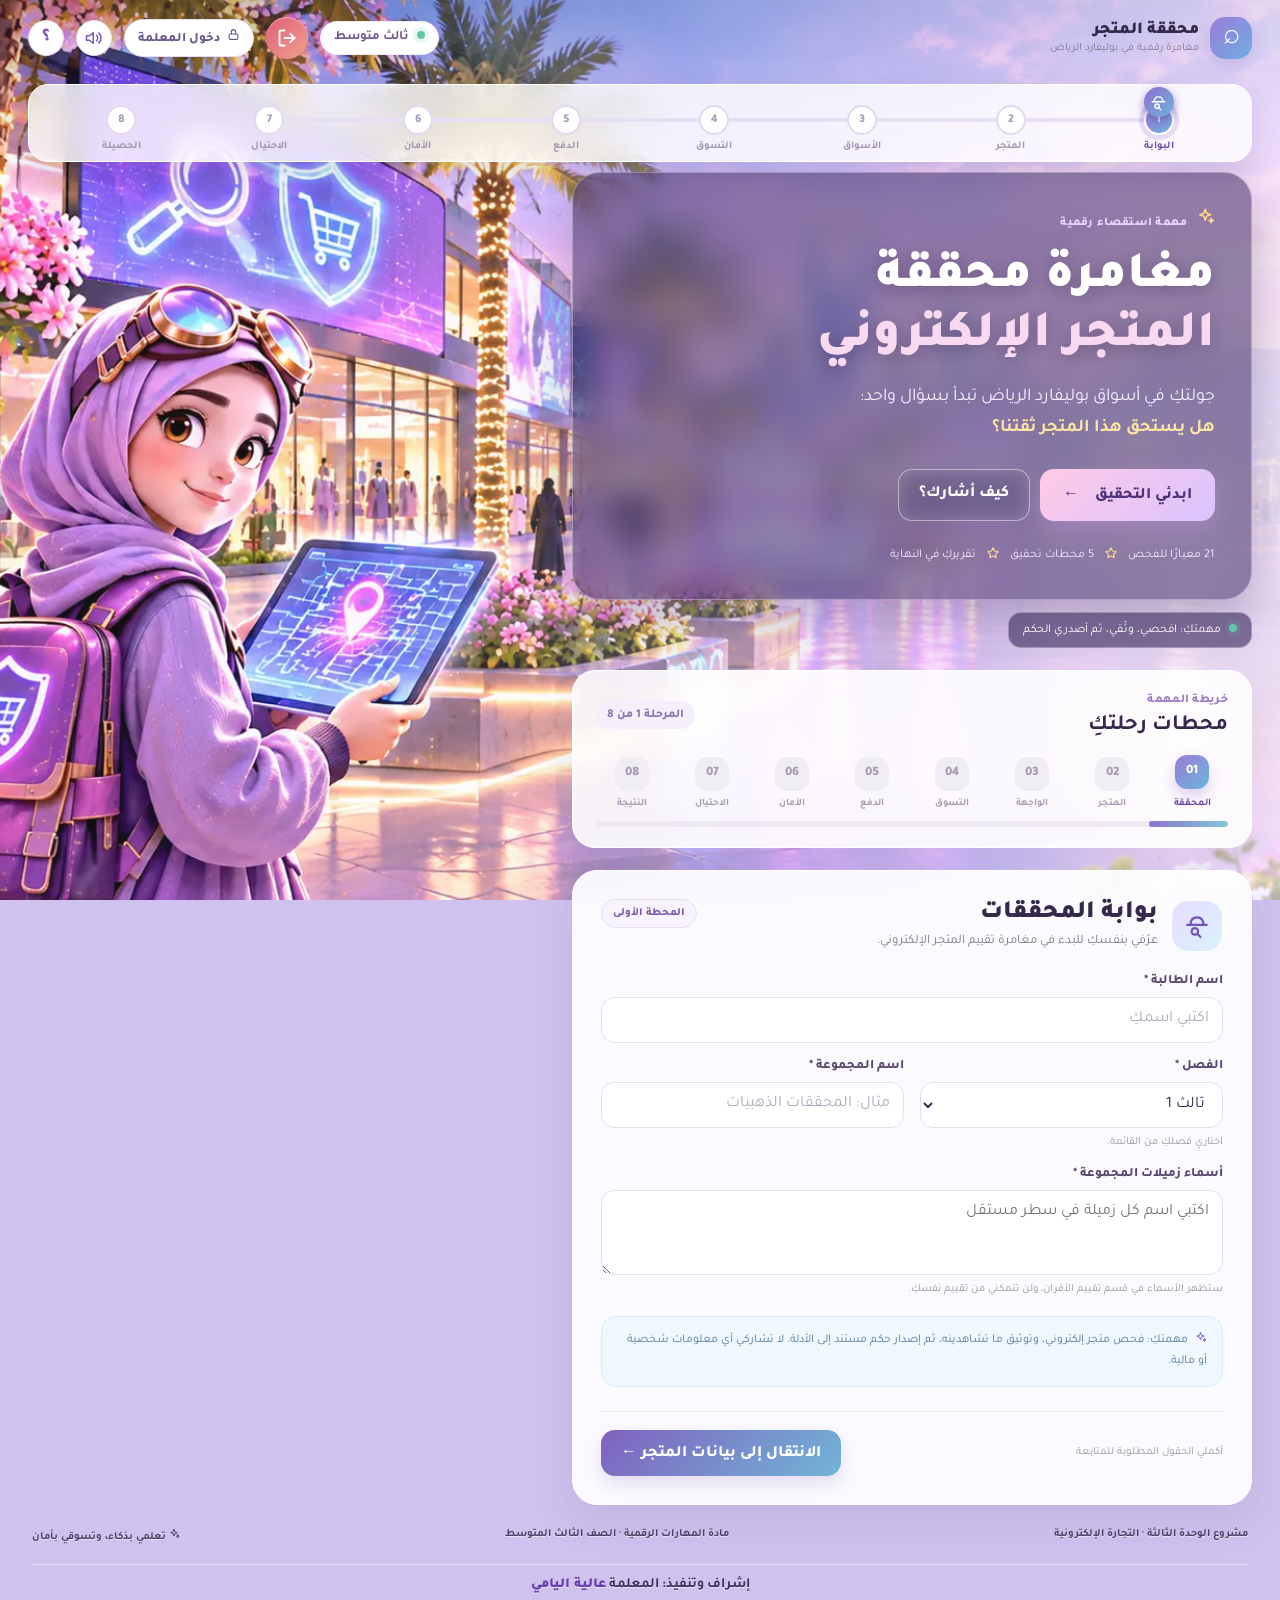
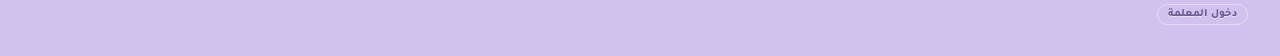
==== commit 730fd41c: "تحسينات تعليمية: كيف أتحقق، مستوى تدريبي، دليل إلزامي، نواتج تعلم وملخص إتقان، أيقونات SVG وأصوات" ====
--- a/index.html
+++ b/index.html
@@ -9,7 +9,7 @@
   <link rel="preconnect" href="https://fonts.googleapis.com">
   <link rel="preconnect" href="https://fonts.gstatic.com" crossorigin>
   <link href="https://fonts.googleapis.com/css2?family=Tajawal:wght@400;500;600;700;800;900&display=swap" rel="stylesheet">
-  <link rel="stylesheet" href="styles.css?v=20261101">
+  <link rel="stylesheet" href="styles.css?v=20261101b">
 </head>
 <body>
   <!-- خلفية الجولة: طبقة بصرية مستقلة خلف الاستمارة، تتغير بحسب المرحلة الحالية فقط -->
@@ -31,7 +31,8 @@
     <div class="header-actions">
       <span class="class-chip"><i></i> ثالث متوسط</span>
       <button class="exit-icon js-exit" id="exitBtnTop" type="button" title="خروج من لوحة الطالبة" aria-label="خروج من لوحة الطالبة"><svg viewBox="0 0 24 24" width="20" height="20" fill="none" stroke="currentColor" stroke-width="2.2" stroke-linecap="round" stroke-linejoin="round" aria-hidden="true"><path d="M9 21H5a2 2 0 0 1-2-2V5a2 2 0 0 1 2-2h4"/><path d="M16 17l5-5-5-5"/><path d="M21 12H9"/></svg></button>
-      <a class="teacher-link" id="teacherLink" href="#" target="_blank" rel="noopener" title="لوحة إدارة النتائج (للمعلمة فقط)">🔒 دخول المعلمة</a>
+      <a class="teacher-link" id="teacherLink" href="#" target="_blank" rel="noopener" title="لوحة إدارة النتائج (للمعلمة فقط)"><span class="ico-slot" data-ico="lock"></span> دخول المعلمة</a>
+      <button class="icon-button sound-btn" id="soundBtn" type="button" aria-label="كتم الأصوات" title="كتم الأصوات"></button>
       <button class="icon-button" id="helpBtn" type="button" aria-label="تعليمات">؟</button>
     </div>
   </header>
@@ -40,7 +41,7 @@
     <div class="tour-inner">
       <div class="tour-route" id="tourRoute">
         <span class="tour-line"><span class="tour-fill"></span></span>
-        <span class="tour-pin" aria-hidden="true">🕵🏻‍♀️</span>
+        <span class="tour-pin" aria-hidden="true"><span class="ico-slot" data-ico="detective"></span></span>
         <ol class="tour-stops" id="tourStops"></ol>
       </div>
       <div class="tour-now" id="tourNow"></div>
@@ -51,7 +52,7 @@
     <section class="hero" id="hero">
       <div class="hero-shade"></div>
       <div class="hero-content">
-        <span class="eyebrow"><span class="sparkle">✦</span> مهمة استقصاء رقمية</span>
+        <span class="eyebrow"><span class="sparkle"><span class="ico-slot" data-ico="sparkles"></span></span> مهمة استقصاء رقمية</span>
         <h1>مغامرة محققة<br><em>المتجر الإلكتروني</em></h1>
         <p>جولتكِ في أسواق بوليفارد الرياض تبدأ بسؤال واحد:<br><strong>هل يستحق هذا المتجر ثقتنا؟</strong></p>
         <div class="hero-buttons">
@@ -59,7 +60,7 @@
           <button class="btn btn-glass" id="howBtn" type="button">كيف أشارك؟</button>
         </div>
         <div class="hero-mini-stats">
-          <span>21 معيارًا للفحص</span><b>✦</b><span>5 محطات تحقيق</span><b>✦</b><span>تقريركِ في النهاية</span>
+          <span>21 معيارًا للفحص</span><b><span class="ico-slot" data-ico="star"></span></b><span>5 محطات تحقيق</span><b><span class="ico-slot" data-ico="star"></span></b><span>تقريركِ في النهاية</span>
         </div>
       </div>
       <div class="hero-character-note"><span class="pulse-dot"></span> مهمتكِ: افحصي، وثّقي، ثم أصدري الحكم</div>
@@ -75,8 +76,8 @@
       <div class="workspace-main" id="stageContent" aria-live="polite"></div>
       <aside class="side-panel">
         <div class="side-card mission-card">
-          <div class="side-card-head"><span class="side-icon">✦</span><span>بطاقة المحققة</span></div>
-          <div class="avatar-orbit"><div class="avatar">🕵🏻‍♀️</div><span class="orbit-star star-a">✧</span><span class="orbit-star star-b">✦</span></div>
+          <div class="side-card-head"><span class="side-icon"><span class="ico-slot" data-ico="sparkles"></span></span><span>بطاقة المحققة</span></div>
+          <div class="avatar-orbit"><div class="avatar"><span class="ico-slot" data-ico="detective"></span></div><span class="orbit-star star-a"><span class="ico-slot" data-ico="star"></span></span><span class="orbit-star star-b"><span class="ico-slot" data-ico="sparkles"></span></span></div>
           <h3 id="sideStudent">المحققة الجديدة</h3>
           <p id="sideClass">الفصل: لم يحدد بعد</p>
           <div class="mini-divider"></div>
@@ -86,30 +87,35 @@
           <button class="exit-pill js-exit" id="exitBtnSide" type="button"><svg viewBox="0 0 24 24" width="20" height="20" fill="none" stroke="currentColor" stroke-width="2.2" stroke-linecap="round" stroke-linejoin="round" aria-hidden="true"><path d="M9 21H5a2 2 0 0 1-2-2V5a2 2 0 0 1 2-2h4"/><path d="M16 17l5-5-5-5"/><path d="M21 12H9"/></svg><span>خروج من لوحة الطالبة</span></button>
         </div>
         <div class="side-card score-card">
-          <div class="side-card-head"><span class="side-icon gold">✧</span><span>رصيد التحقيق</span></div>
+          <div class="side-card-head"><span class="side-icon gold"><span class="ico-slot" data-ico="star"></span></span><span>رصيد التحقيق</span></div>
           <div class="score-number"><strong id="sideScore">—</strong><small>نقطة</small></div>
           <p>تُحتسب النتيجة بعد تقييم معايير المتجر.</p>
         </div>
-        <div class="side-tip"><span>💡</span><p><b>تلميح المحققة</b><br><span id="tipText">لا تحكمي على المتجر من شكله فقط؛ ابحثي عن دليل يدعم كل ملاحظة.</span></p></div>
+        <div class="side-tip"><span><span class="ico-slot" data-ico="bulb"></span></span><p><b>تلميح المحققة</b><br><span id="tipText">لا تحكمي على المتجر من شكله فقط؛ ابحثي عن دليل يدعم كل ملاحظة.</span></p></div>
       </aside>
     </section>
 
-    <footer class="site-footer"><span>مشروع الوحدة الثالثة · التجارة الإلكترونية</span><span>مادة المهارات الرقمية · الصف الثالث المتوسط</span><span>✦ تعلمي بذكاء، وتسوقي بأمان</span><span class="teacher-credit">إشراف وتنفيذ: المعلمة <b>عالية اليامي</b></span><a class="teacher-link teacher-link-foot" id="teacherLinkFoot" href="#" target="_blank" rel="noopener">دخول المعلمة</a></footer>
+    <footer class="site-footer"><span>مشروع الوحدة الثالثة · التجارة الإلكترونية</span><span>مادة المهارات الرقمية · الصف الثالث المتوسط</span><span><span class="ico-slot" data-ico="sparkles"></span> تعلمي بذكاء، وتسوقي بأمان</span><span class="teacher-credit">إشراف وتنفيذ: المعلمة <b>عالية اليامي</b></span><a class="teacher-link teacher-link-foot" id="teacherLinkFoot" href="#" target="_blank" rel="noopener">دخول المعلمة</a></footer>
   </main>
 
   <div class="toast-region" id="toastRegion" aria-live="polite"></div>
   <dialog id="helpDialog" class="help-dialog">
     <button class="dialog-close" id="closeHelp" type="button" aria-label="إغلاق">×</button>
     <span class="section-kicker">دليل المشاركة</span><h2>كيف تنفذين المهمة؟</h2>
-    <ol><li>سجلي اسمكِ وفصلكِ ومجموعتكِ.</li><li>أدخلي بيانات متجر إلكتروني ستفحصينه.</li><li>انتقلي بين محطات التقييم الخمس، واختاري درجة لكل معيار.</li><li>أضيفي ملاحظاتكِ عند الحاجة.</li><li>راجعي النتيجة وحددي توصيتكِ.</li><li>أرسلي المشاركة لحفظها في سجل المشروع.</li></ol>
+    <ol class="steps-list"><li>سجلي اسمكِ وفصلكِ ومجموعتكِ.</li><li>أنهي المستوى التدريبي، ثم أدخلي بيانات متجر إلكتروني ستفحصينه.</li><li>انتقلي بين محطات التقييم الخمس، واختاري درجة لكل معيار.</li><li>أضيفي ملاحظاتكِ عند الحاجة.</li><li>راجعي النتيجة وحددي توصيتكِ.</li><li>أرسلي المشاركة لحفظها في سجل المشروع.</li></ol>
+    <h3 class="outcomes-title">نواتج التعلم: بنهاية المهمة ستكونين قادرة على أن:</h3>
+    <ol class="outcomes-list"><li>تفحصي عنوان المتجر وتتحققي من استخدام HTTPS عند توفره.</li><li>تبحثي عن شهادات أو شعارات ثقة يمكن التحقق من مصدرها، وتكتبي الدليل.</li><li>تبحثي عن سياسة واضحة وتقرئي ما يتعلق بالمعلومات الشخصية.</li><li>تتحققي من وضوح معلومات البائع والتواصل والشروط، وتسجلي ما وجدتِه.</li><li>تفحصي السعر المبالغ في انخفاضه والعروض المريبة والروابط المشبوهة، وتسجلي إشارة التحذير.</li><li>تربطي قرار التوصية للمتجر بالأدلة السابقة.</li></ol>
+    <p class="field-help">قبل المتجر الحقيقي ستتدربين على متجرين وهميين. وفي كل معيار زر «كيف أتحقق؟» يرشدكِ، والدليل مطلوب عند التقييم بـ 5 أو 0. في النهاية يظهر لكِ ملخص إتقانكِ.</p>
     <div class="safety-note">تنبيه: لا تدخلي بيانات شخصية أو بنكية في أي متجر، ولا تنفذي عملية شراء حقيقية. اكتفي بفحص الصفحات العامة.</div>
     <button class="btn btn-primary" id="closeHelpBottom" type="button">فهمت، لنبدأ</button>
   </dialog>
+  <dialog id="trainDialog" class="help-dialog train-dialog" aria-label="المستوى التدريبي"></dialog>
   <dialog id="exitDialog" class="help-dialog exit-dialog">
     <span class="section-kicker">الخروج من لوحة الطالبة</span><h2>هل تريدين الخروج؟</h2>
     <p id="exitMsg" class="exit-msg"></p>
     <div class="exit-actions"><button class="btn btn-secondary" id="exitStay" type="button">البقاء في المهمة</button><button class="btn btn-exit" id="exitConfirm" type="button">نعم، خروج</button></div>
   </dialog>
-  <script src="app.js?v=20261101"></script>
+  <script src="extras.js?v=20261101b"></script>
+  <script src="app.js?v=20261101b"></script>
 </body>
 </html>
--- a/styles.css
+++ b/styles.css
@@ -135,3 +135,111 @@
 
 .workspace.no-side .side-panel{display:none!important}
 .workspace.no-side{grid-template-columns:minmax(0,1fr)}
+
+/* ===== أيقونات SVG ===== */
+.ico{width:1em;height:1em;fill:none;stroke:currentColor;stroke-width:2;stroke-linecap:round;stroke-linejoin:round;vertical-align:-.16em;flex:none}
+.ico-slot{display:inline-flex;align-items:center;justify-content:center}
+.stage-icon{color:#7453bd}.stage-icon .ico{width:26px;height:26px}
+.avatar{display:grid;place-items:center;color:#7453bd}.avatar .ico{width:46px;height:46px;stroke-width:1.7}
+.tour-pin{color:#fff;background:linear-gradient(135deg,#8f6bd0,#6fb6dc);border-radius:50%;width:30px;height:30px;display:grid;place-items:center;font-size:17px;margin-inline-start:-15px;top:-18px;box-shadow:0 4px 10px #5a3e9a55}
+.side-icon .ico{width:16px;height:16px}
+.side-tip>span{color:#c08a1f;font-size:20px;display:grid;place-items:start}
+.result-medal{color:#8a5a0c}.result-medal .ico{width:42px;height:42px;stroke-width:1.7}
+.badge-tile>span{display:grid;place-items:center;font-size:24px;color:#7c5cc0}
+.badge-tile.locked>span{opacity:.45;filter:grayscale(1)}
+.node-circle .ico{width:16px;height:16px;stroke-width:2.6}
+.tour-dot .ico{width:14px;height:14px;stroke-width:2.8}
+.scene-caption .ico,.tour-now .ico{color:#e46a86;width:15px;height:15px}
+.scene-glow i{display:inline-block;color:var(--glow,#ffd98e)}.scene-glow i .ico{width:1em;height:1em;fill:currentColor;stroke:none}
+.soft-notice .ico{color:#8a63cc;margin-inline-end:4px}
+.hero-mini-stats b .ico{width:14px;height:14px}
+.sparkle .ico{width:18px;height:18px;vertical-align:-.25em}
+.orbit-star .ico{width:15px;height:15px}
+.teacher-link .ico{margin-inline-end:4px}
+.sound-btn{display:inline-grid;place-items:center}.sound-btn .ico{width:18px;height:18px}.sound-btn.is-muted{color:#a79bb8;background:#f4f0f8}
+.toast{max-width:90vw}
+
+/* ===== كيف أتحقق؟ ===== */
+.criterion-top{flex-wrap:wrap}
+.criterion-text{flex:1 1 220px}
+.how-btn{display:inline-flex;align-items:center;gap:5px;margin-inline-start:auto;border:1px solid #d9cdf0;background:#f7f2ff;color:#6f4fb3;border-radius:20px;padding:5px 11px;font:inherit;font-size:12px;font-weight:800;cursor:pointer;transition:.2s}
+.how-btn:hover,.how-btn[aria-expanded="true"]{background:#7453bd;color:#fff;border-color:#7453bd}
+.how-btn .ico{width:15px;height:15px}
+.how-panel{margin:10px 0 2px;background:linear-gradient(135deg,#f8f4ff,#f1f9ff);border:1px dashed #cdbcec;border-radius:14px;padding:12px 14px;font-size:13px;line-height:1.8;animation:howIn .25s ease}
+.how-panel[hidden]{display:none}
+.how-row{margin-bottom:6px}.how-row b{display:flex;align-items:center;gap:6px;color:#5d3f9f;font-size:12.5px}.how-row b .ico{width:15px;height:15px}
+.how-row p{margin:2px 0 0;color:#4b3d63}
+.how-panel small{color:#8a7fa0}
+@keyframes howIn{from{opacity:0;transform:translateY(-4px)}to{opacity:1;transform:none}}
+
+/* ===== الدليل الإلزامي ===== */
+.criterion-card.needs-evidence{border-color:#e9a3b3;box-shadow:0 0 0 3px #f6d3da66}
+.criterion-card.needs-evidence .note-input{border-color:#e08da1;background:#fff8fa}
+.criterion-card.evidence-ok .note-input{border-color:#7fc9ac;background:#f6fffb}
+.evidence-msg{display:flex;align-items:center;gap:5px;margin-top:5px;font-size:11.5px;color:#b0485e}
+.criterion-card.evidence-ok .evidence-msg{display:none}
+.evidence-msg .ico{width:14px;height:14px}
+
+/* ===== المستوى التدريبي ===== */
+.train-card{display:flex;align-items:center;gap:14px;flex-wrap:wrap;background:linear-gradient(135deg,#fff7e6,#f7f1ff);border:1px solid #f0dcaa;border-radius:18px;padding:14px 16px;margin:14px 0}
+.train-card.done{background:linear-gradient(135deg,#eafaf3,#f1f9ff);border-color:#bfe7d6}
+.train-ico{width:46px;height:46px;border-radius:15px;background:#fff;display:grid;place-items:center;color:#b07a14;box-shadow:0 4px 12px #0001}.train-card.done .train-ico{color:#2f9a74}.train-ico .ico{width:25px;height:25px}
+.train-text{flex:1 1 220px}.train-text b{font-size:14px}.train-text p{margin:3px 0;font-size:12.5px;color:#655972;line-height:1.7}.train-text small{color:#8a7fa0}
+.train-dialog{max-width:760px;max-height:90vh;overflow:auto}
+.train-dialog::-webkit-scrollbar{width:8px}.train-dialog::-webkit-scrollbar-thumb{background:#d6c9ee;border-radius:8px}
+.train-progress{height:8px;background:#efeaf6;border-radius:8px;overflow:hidden;margin:12px 0 4px}.train-progress span{display:block;height:100%;background:linear-gradient(90deg,#8f6bd0,#6fb6dc);transition:width .4s}
+.train-store{margin-top:20px;padding-top:6px;border-top:1px solid #eee8f5}
+.train-store h4{display:flex;align-items:center;gap:8px;margin:12px 0}
+.train-num{width:26px;height:26px;border-radius:50%;background:#7453bd;color:#fff;display:grid;place-items:center;font-size:13px}
+.mock-store{margin:0 0 12px;border:1px solid #d9d2e6;border-radius:14px;overflow:hidden;background:#fff;box-shadow:0 8px 22px #4b31711a;font-size:12px}
+.mock-bar{display:flex;align-items:center;gap:10px;background:#eceaf2;padding:8px 10px}
+.mock-dots{display:flex;gap:4px}.mock-dots i{width:8px;height:8px;border-radius:50%;background:#c5bfd3}
+.mock-url{flex:1;display:flex;align-items:center;gap:6px;background:#fff;border-radius:20px;padding:4px 10px;font-size:11.5px;direction:ltr;overflow:hidden;white-space:nowrap}
+.mock-url span{overflow:hidden;text-overflow:ellipsis}.mock-url em{font-style:normal;margin-inline-start:auto;background:#fde3e7;color:#b0243d;border-radius:10px;padding:1px 7px;font-size:10.5px;font-weight:800}
+.mock-store.safe .mock-url .ico{color:#2f9a74}.mock-store.risky .mock-url .ico{color:#c9304c}
+.mock-page{padding:12px 14px}
+.mock-brand{font-weight:900;font-size:15px;color:#35294b;margin-bottom:8px}
+.mock-store.risky .mock-brand{color:#d11b3a;font-family:Impact,Tahoma,sans-serif;letter-spacing:1px}
+.mock-banner{border-radius:10px;padding:12px;text-align:center;margin-bottom:10px;display:flex;flex-direction:column;gap:3px}
+.mock-store.safe .mock-banner{background:linear-gradient(135deg,#efe6ff,#e0f2fb);color:#4a3a73}
+.mock-store.risky .mock-banner{background:repeating-linear-gradient(45deg,#ffe14d,#ffe14d 10px,#ffce1f 10px,#ffce1f 20px);color:#c00018}
+.mock-banner b{font-size:15px}.mock-banner small{font-size:11px}
+.mock-items{display:grid;grid-template-columns:repeat(3,1fr);gap:8px}
+.mock-item{border:1px solid #eee8f5;border-radius:10px;padding:7px;display:flex;flex-direction:column;gap:3px;align-items:center;text-align:center}
+.mock-img{width:100%;height:42px;border-radius:7px;background:linear-gradient(135deg,#e8dcff,#d8f2ff)}
+.mock-store.risky .mock-img{background:linear-gradient(135deg,#ffd6d6,#fff1b8)}
+.mock-price{font-weight:900;color:#2f7d62}.mock-store.risky .mock-price{color:#d11b3a;font-size:14px}
+.mock-item small{color:#a0475a;font-size:10.5px}
+.mock-footer{display:flex;flex-wrap:wrap;gap:4px 12px;margin-top:10px;padding-top:8px;border-top:1px dashed #e4ddf0;color:#7b6f8f;font-size:11px}
+.mock-store.risky .mock-footer{color:#8a2a3a}
+.mock-store figcaption{background:#f6f2fb;color:#8a7fa0;font-size:11px;text-align:center;padding:5px}
+.tq{padding:10px 12px;border:1px solid #eee8f5;border-radius:12px;margin-bottom:8px;background:#fff}
+.tq p{margin:0 0 7px;font-weight:700;font-size:13px}
+.tq-btns{display:flex;gap:8px;flex-wrap:wrap}
+.tq-btn{border:1px solid #dcd2ee;background:#faf7ff;color:#5d3f9f;border-radius:20px;padding:6px 16px;font:inherit;font-size:12.5px;font-weight:800;cursor:pointer;transition:.2s}
+.tq-btn:hover:not(:disabled){background:#7453bd;color:#fff}.tq-btn:disabled{cursor:default;opacity:.6}.tq-btn.picked{opacity:1;background:#7453bd;color:#fff}
+.tq.right{border-color:#a9dfc8;background:#f6fffb}.tq.wrong{border-color:#efb2bd;background:#fff8fa}
+.tq-fb{display:flex;gap:8px;align-items:flex-start;margin-top:8px;font-size:12.5px;line-height:1.7;color:#4b3d63}
+.tq.right .tq-fb .ico{color:#2f9a74}.tq.wrong .tq-fb .ico{color:#c9304c}.tq-fb .ico{width:18px;height:18px;margin-top:2px;stroke-width:2.6}
+.tq.verdict.locked{opacity:.65}
+.train-foot{display:flex;align-items:center;justify-content:space-between;gap:12px;flex-wrap:wrap;margin-top:18px;padding-top:12px;border-top:1px solid #eee8f5}
+.train-result{display:flex;gap:10px;align-items:center;font-size:13px;flex:1 1 240px}.train-result .ico{width:30px;height:30px;color:#c08a1f}
+.btn:disabled{opacity:.55;cursor:not-allowed}
+
+/* ===== ملخص الإتقان ===== */
+.mastery-head{display:flex;justify-content:space-between;gap:12px;align-items:flex-start;flex-wrap:wrap}
+.mastery-head h4{display:flex;align-items:center;gap:7px}
+.mastery-level{text-align:center;background:linear-gradient(135deg,#8f6bd0,#6fb6dc);color:#fff;border-radius:16px;padding:8px 18px;min-width:110px}.mastery-level b{display:block;font-size:18px}.mastery-level small{opacity:.9}
+.outcome-row{display:flex;gap:10px;align-items:center;padding:9px 4px;border-top:1px dashed #e9e2f3;font-size:13px}
+.outcome-row>div{flex:1}.outcome-row small{display:block;color:#81778f;font-size:11.5px;margin-top:2px}
+.outcome-mark{width:30px;height:30px;border-radius:10px;display:grid;place-items:center;background:#f0edf5;color:#81778f;flex:none}.outcome-mark .ico{width:17px;height:17px;stroke-width:2.4}
+.outcome-row.high .outcome-mark{background:#ddf5ed;color:#2f9a74}.outcome-row.mid .outcome-mark{background:#fff3d9;color:#b98524}.outcome-row.low .outcome-mark{background:#fde8ec;color:#b3505d}
+.outcome-pct{font-weight:900;color:#6a5888;direction:ltr;min-width:44px;text-align:end}
+
+/* ===== نواتج التعلم في الدليل ===== */
+.help-dialog{max-height:92vh;overflow:auto}
+.outcomes-title{font-size:14px;margin:14px 0 6px;color:#5d3f9f}
+.outcomes-list{margin:0 0 10px;padding-inline-start:20px;font-size:13px;line-height:1.9}
+@media(max-width:700px){.mock-items{grid-template-columns:repeat(3,1fr);gap:5px}.mock-item{padding:5px}.mock-brand{font-size:13px}.train-dialog{padding:18px}.how-btn{margin-inline-start:0}}
+@media print{.how-btn,.how-panel,.train-card,.sound-btn{display:none!important}}
+@media(prefers-reduced-motion:reduce){.how-panel{animation:none}}
